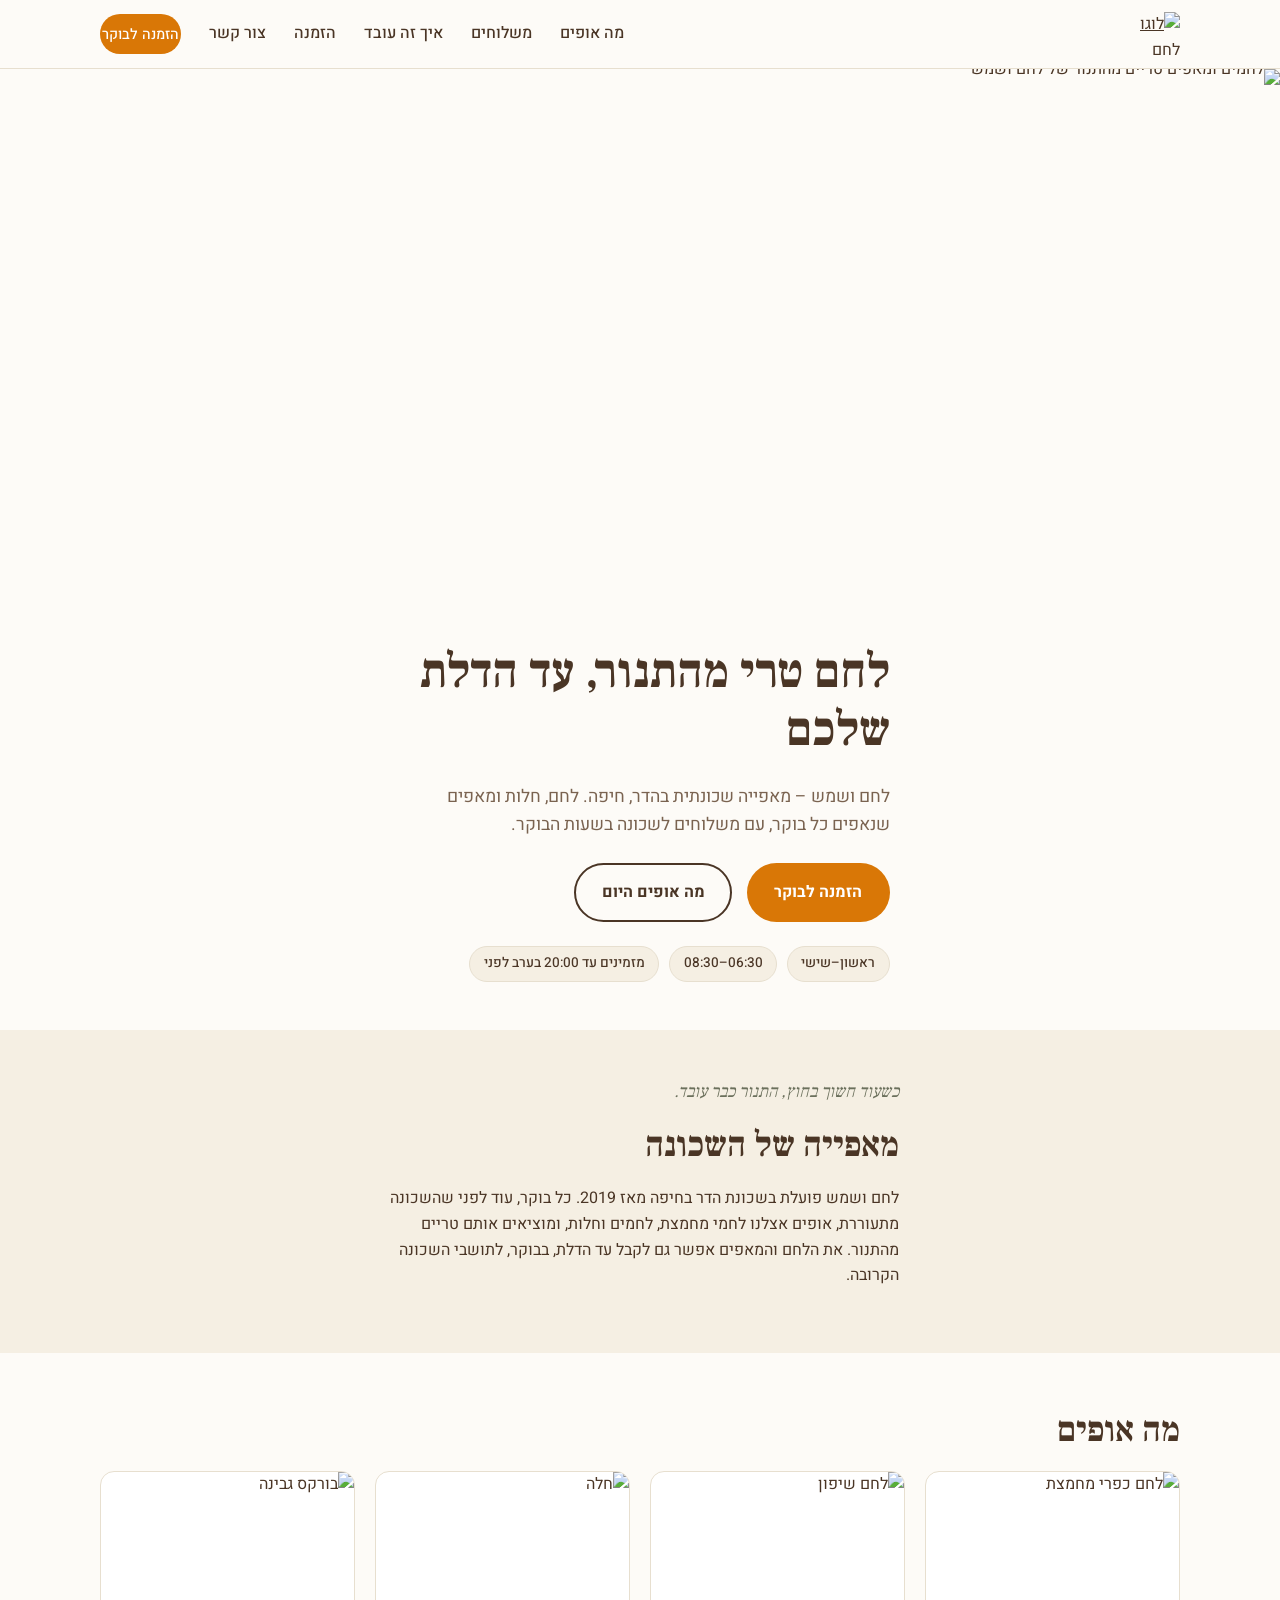
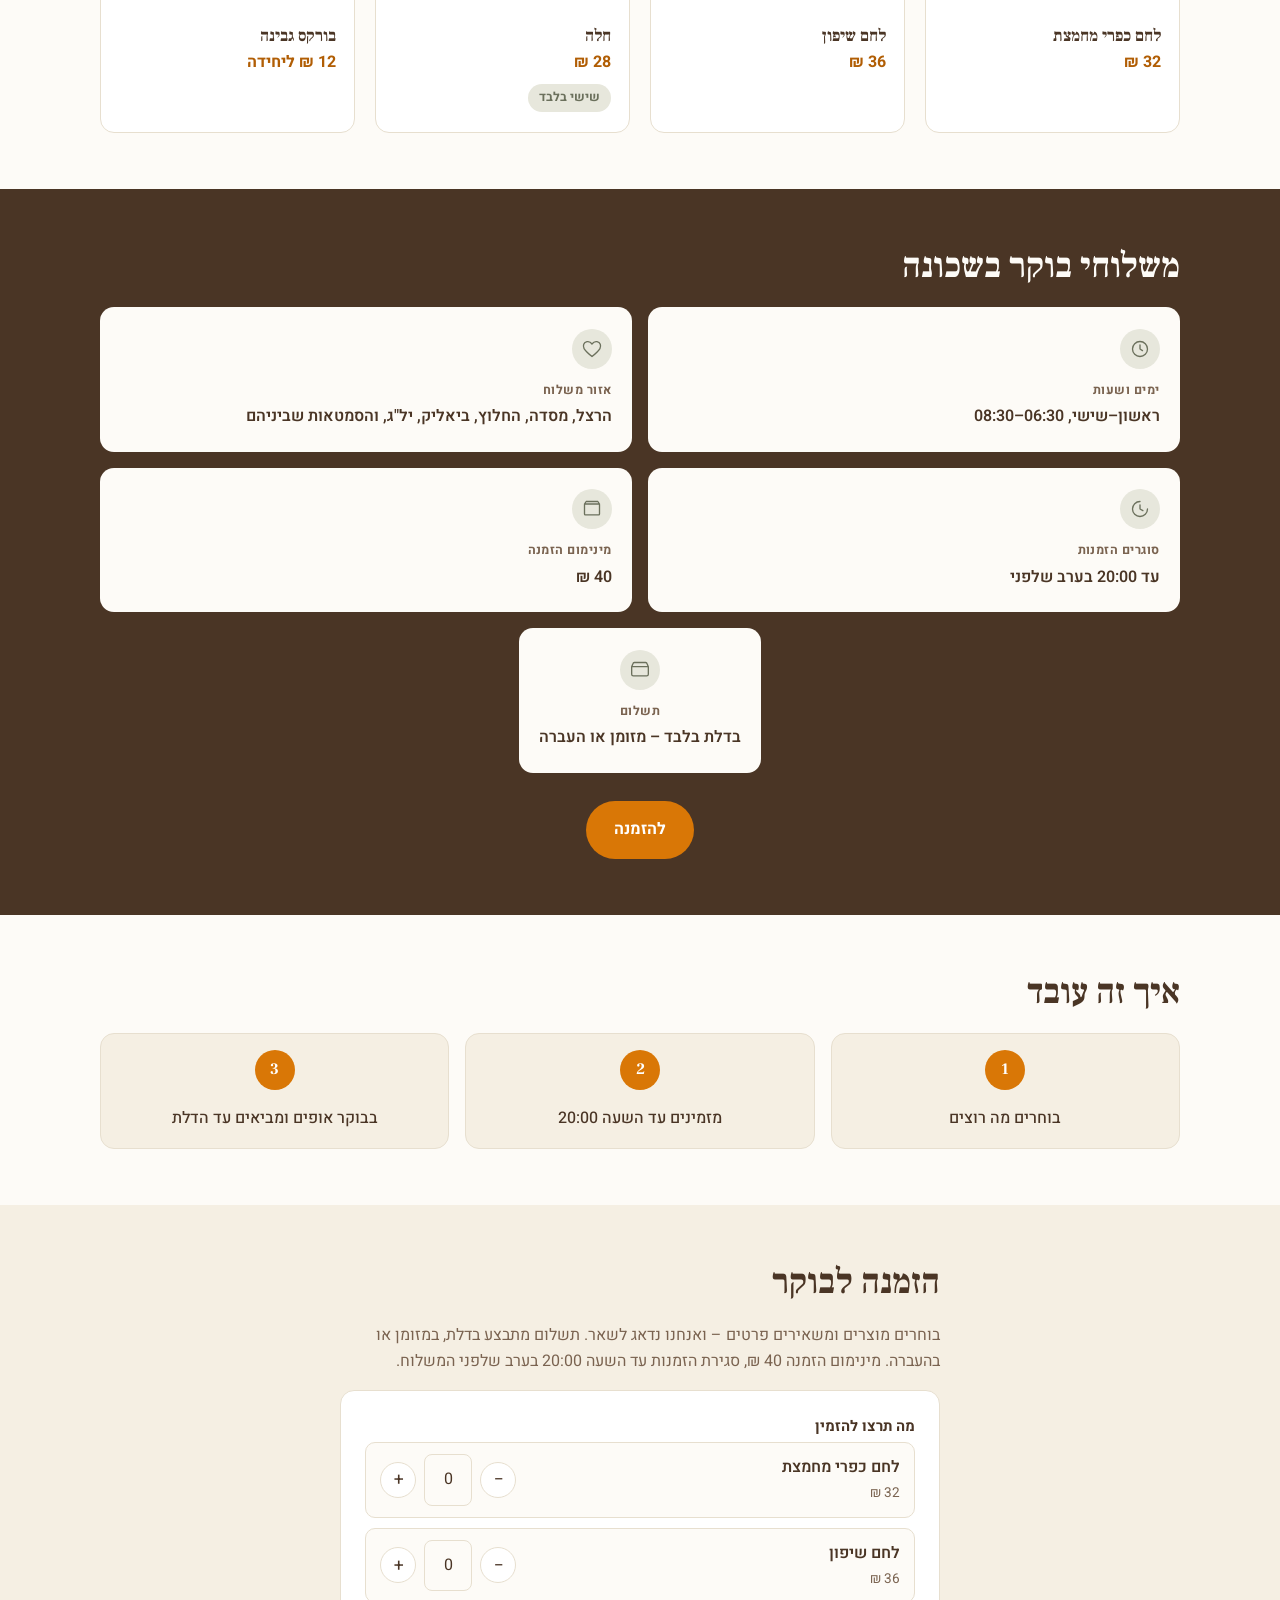
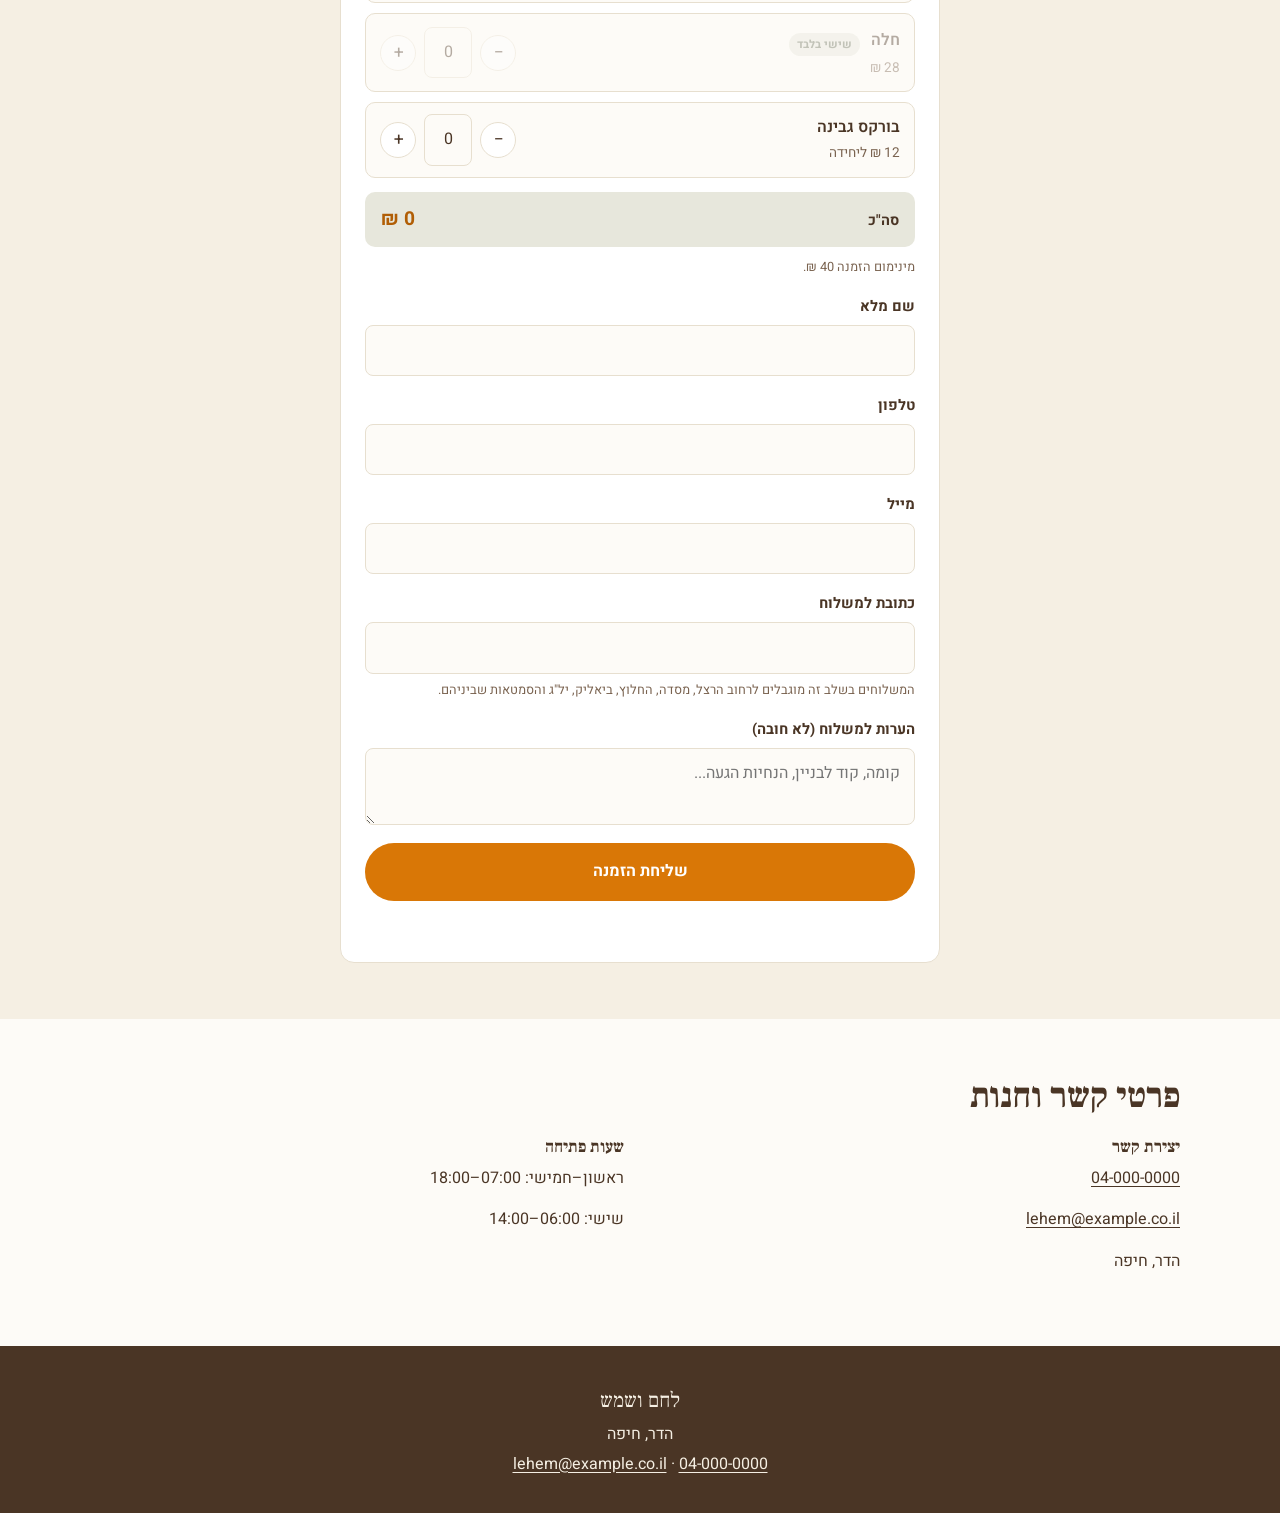
==== index.html @ bb526076 "הסרת הסרט האלכסוני מכרטיס החלה - התג "שישי בלבד" הקיים מספיק האכיפה עצמה (ניטרול בורר הכמות מחוץ לחל" ====
<!DOCTYPE html>
<html lang="he" dir="rtl">
<head>
<meta charset="UTF-8">
<meta name="viewport" content="width=device-width, initial-scale=1.0">
<title>לחם ושמש – מאפייה שכונתית בהדר, חיפה | משלוחי בוקר</title>
<meta name="description" content="לחם ושמש – מאפייה שכונתית בהדר, חיפה, פעילה מ-2019. לחמי מחמצת, לחמים, חלות ומאפים שנאפים כל בוקר, ומשלוחים לשכונה בשעות הבוקר.">
<meta property="og:type" content="website">
<meta property="og:title" content="לחם ושמש – מאפייה שכונתית בהדר, חיפה">
<meta property="og:description" content="לחם, חלות ומאפים שנאפים כל בוקר. משלוחים לשכונה, ראשון–שישי 06:30–08:30.">
<meta property="og:image" content="https://res.cloudinary.com/hno6nbir/image/upload/f_auto,q_auto,w_1200/lechem-veshemesh/branding/banner.jpg">
<meta property="og:locale" content="he_IL">
<link rel="preconnect" href="https://fonts.googleapis.com">
<link rel="preconnect" href="https://fonts.gstatic.com" crossorigin>
<link href="https://fonts.googleapis.com/css2?family=Frank+Ruhl+Libre:wght@500;700&family=Heebo:wght@400;500;700&display=swap" rel="stylesheet">
<link rel="stylesheet" href="css/styles.css">
<script type="application/ld+json">
{
  "@context": "https://schema.org",
  "@type": "Bakery",
  "name": "לחם ושמש",
  "image": "https://res.cloudinary.com/hno6nbir/image/upload/f_auto,q_auto,w_1200/lechem-veshemesh/branding/banner.jpg",
  "telephone": "04-000-0000",
  "email": "lehem@example.co.il",
  "areaServed": "הדר, חיפה",
  "address": {
    "@type": "PostalAddress",
    "addressLocality": "חיפה",
    "addressRegion": "הדר",
    "addressCountry": "IL"
  },
  "openingHoursSpecification": [
    {
      "@type": "OpeningHoursSpecification",
      "dayOfWeek": ["Sunday","Monday","Tuesday","Wednesday","Thursday"],
      "opens": "07:00",
      "closes": "18:00"
    },
    {
      "@type": "OpeningHoursSpecification",
      "dayOfWeek": ["Friday"],
      "opens": "06:00",
      "closes": "14:00"
    }
  ]
}
</script>
</head>
<body>

<a class="skip-link" href="#main">דלג לתוכן הראשי</a>

<header class="site-header" id="top">
  <div class="wrap header-inner">
    <a class="brand" href="#top" aria-label="לחם ושמש – לעמוד הראשי">
      <img src="https://res.cloudinary.com/hno6nbir/image/upload/f_auto,q_auto,w_300/lechem-veshemesh/branding/logo.png" width="300" height="307" alt="לוגו לחם ושמש" class="brand-logo">
    </a>

    <button class="nav-toggle" id="navToggle" type="button" aria-expanded="false" aria-controls="siteNav">
      <span class="sr-only">תפריט</span>
      <span class="nav-toggle-bar"></span>
      <span class="nav-toggle-bar"></span>
      <span class="nav-toggle-bar"></span>
    </button>

    <nav class="site-nav" id="siteNav" aria-label="ניווט ראשי">
      <a href="#products">מה אופים</a>
      <a href="#delivery">משלוחים</a>
      <a href="#how-it-works">איך זה עובד</a>
      <a href="#order">הזמנה</a>
      <a href="#contact">צור קשר</a>
      <a href="#order" class="btn btn-primary btn-small nav-cta">הזמנה לבוקר</a>
    </nav>
  </div>
</header>

<main id="main">

  <!-- Hero -->
  <section class="hero">
    <div class="hero-media">
      <img
        src="https://res.cloudinary.com/hno6nbir/image/upload/f_auto,q_auto,w_1584/lechem-veshemesh/branding/banner.jpg"
        srcset="
          https://res.cloudinary.com/hno6nbir/image/upload/f_auto,q_auto,w_480/lechem-veshemesh/branding/banner.jpg 480w,
          https://res.cloudinary.com/hno6nbir/image/upload/f_auto,q_auto,w_768/lechem-veshemesh/branding/banner.jpg 768w,
          https://res.cloudinary.com/hno6nbir/image/upload/f_auto,q_auto,w_1200/lechem-veshemesh/branding/banner.jpg 1200w,
          https://res.cloudinary.com/hno6nbir/image/upload/f_auto,q_auto,w_1584/lechem-veshemesh/branding/banner.jpg 1584w"
        sizes="100vw"
        width="1584" height="672" alt="לחמים ומאפים טריים מהתנור של לחם ושמש" class="hero-img" fetchpriority="high">
    </div>

    <div class="wrap hero-copy">
      <h1>לחם טרי מהתנור, עד הדלת שלכם</h1>
      <p class="hero-lead">לחם ושמש – מאפייה שכונתית בהדר, חיפה. לחם, חלות ומאפים שנאפים כל בוקר, עם משלוחים לשכונה בשעות הבוקר.</p>

      <div class="hero-actions">
        <a href="#order" class="btn btn-primary">הזמנה לבוקר</a>
        <a href="#products" class="btn btn-ghost">מה אופים היום</a>
      </div>

      <ul class="hero-chips" aria-label="פרטי המשלוחים בקצרה">
        <li>ראשון–שישי</li>
        <li>06:30–08:30</li>
        <li>מזמינים עד 20:00 בערב לפני</li>
      </ul>
    </div>
  </section>

  <!-- About -->
  <section class="about" id="about">
    <div class="wrap about-inner">
      <p class="kicker">כשעוד חשוך בחוץ, התנור כבר עובד.</p>
      <h2>מאפייה של השכונה</h2>
      <p>לחם ושמש פועלת בשכונת הדר בחיפה מאז 2019. כל בוקר, עוד לפני שהשכונה מתעוררת, אופים אצלנו לחמי מחמצת, לחמים וחלות, ומוציאים אותם טריים מהתנור. את הלחם והמאפים אפשר גם לקבל עד הדלת, בבוקר, לתושבי השכונה הקרובה.</p>
    </div>
  </section>

  <!-- Products -->
  <section class="products" id="products">
    <div class="wrap">
      <h2>מה אופים</h2>

      <div class="product-grid">
        <article class="product-card">
          <img
            src="https://res.cloudinary.com/hno6nbir/image/upload/f_auto,q_auto,w_900/lechem-veshemesh/products/sourdough-country.jpg"
            srcset="
              https://res.cloudinary.com/hno6nbir/image/upload/f_auto,q_auto,w_400/lechem-veshemesh/products/sourdough-country.jpg 400w,
              https://res.cloudinary.com/hno6nbir/image/upload/f_auto,q_auto,w_600/lechem-veshemesh/products/sourdough-country.jpg 600w,
              https://res.cloudinary.com/hno6nbir/image/upload/f_auto,q_auto,w_900/lechem-veshemesh/products/sourdough-country.jpg 900w"
            sizes="(min-width: 900px) 260px, (min-width: 640px) 25vw, 45vw"
            width="900" height="491" alt="לחם כפרי מחמצת" loading="lazy">
          <div class="product-info">
            <h3>לחם כפרי מחמצת</h3>
            <p class="price">32 ₪</p>
          </div>
        </article>

        <article class="product-card">
          <img
            src="https://res.cloudinary.com/hno6nbir/image/upload/f_auto,q_auto,w_900/lechem-veshemesh/products/rye-bread.jpg"
            srcset="
              https://res.cloudinary.com/hno6nbir/image/upload/f_auto,q_auto,w_400/lechem-veshemesh/products/rye-bread.jpg 400w,
              https://res.cloudinary.com/hno6nbir/image/upload/f_auto,q_auto,w_600/lechem-veshemesh/products/rye-bread.jpg 600w,
              https://res.cloudinary.com/hno6nbir/image/upload/f_auto,q_auto,w_900/lechem-veshemesh/products/rye-bread.jpg 900w"
            sizes="(min-width: 900px) 260px, (min-width: 640px) 25vw, 45vw"
            width="900" height="491" alt="לחם שיפון" loading="lazy">
          <div class="product-info">
            <h3>לחם שיפון</h3>
            <p class="price">36 ₪</p>
          </div>
        </article>

        <article class="product-card">
          <img
            src="https://res.cloudinary.com/hno6nbir/image/upload/f_auto,q_auto,w_900/lechem-veshemesh/products/challah.jpg"
            srcset="
              https://res.cloudinary.com/hno6nbir/image/upload/f_auto,q_auto,w_400/lechem-veshemesh/products/challah.jpg 400w,
              https://res.cloudinary.com/hno6nbir/image/upload/f_auto,q_auto,w_600/lechem-veshemesh/products/challah.jpg 600w,
              https://res.cloudinary.com/hno6nbir/image/upload/f_auto,q_auto,w_900/lechem-veshemesh/products/challah.jpg 900w"
            sizes="(min-width: 900px) 260px, (min-width: 640px) 25vw, 45vw"
            width="900" height="491" alt="חלה" loading="lazy">
          <div class="product-info">
            <h3>חלה</h3>
            <p class="price">28 ₪</p>
            <span class="badge">שישי בלבד</span>
          </div>
        </article>

        <article class="product-card">
          <img
            src="https://res.cloudinary.com/hno6nbir/image/upload/f_auto,q_auto,w_900/lechem-veshemesh/products/cheese-bourekas.jpg"
            srcset="
              https://res.cloudinary.com/hno6nbir/image/upload/f_auto,q_auto,w_400/lechem-veshemesh/products/cheese-bourekas.jpg 400w,
              https://res.cloudinary.com/hno6nbir/image/upload/f_auto,q_auto,w_600/lechem-veshemesh/products/cheese-bourekas.jpg 600w,
              https://res.cloudinary.com/hno6nbir/image/upload/f_auto,q_auto,w_900/lechem-veshemesh/products/cheese-bourekas.jpg 900w"
            sizes="(min-width: 900px) 260px, (min-width: 640px) 25vw, 45vw"
            width="900" height="491" alt="בורקס גבינה" loading="lazy">
          <div class="product-info">
            <h3>בורקס גבינה</h3>
            <p class="price">12 ₪ ליחידה</p>
          </div>
        </article>
      </div>
    </div>
  </section>

  <!-- Delivery -->
  <section class="delivery" id="delivery">
    <div class="wrap">
      <h2>משלוחי בוקר בשכונה</h2>

      <div class="delivery-grid">
        <div class="delivery-tile">
          <span class="tile-icon"><svg viewBox="0 0 24 24" aria-hidden="true"><path d="M3 12a9 9 0 1 0 18 0 9 9 0 0 0-18 0Z" fill="none" stroke="currentColor" stroke-width="1.6"/><path d="M12 7v5l3 2" fill="none" stroke="currentColor" stroke-width="1.6" stroke-linecap="round" stroke-linejoin="round"/></svg></span>
          <p class="tile-label">ימים ושעות</p>
          <p class="tile-value">ראשון–שישי, 06:30–08:30</p>
        </div>
        <div class="delivery-tile">
          <span class="tile-icon"><svg viewBox="0 0 24 24" aria-hidden="true"><path d="M12 21s-7-5.2-9.5-9.4C.7 8 2 4 6 3.2 8.4 2.7 10.6 4 12 6c1.4-2 3.6-3.3 6-2.8 4 .8 5.3 4.8 3.5 8.4C19 15.8 12 21 12 21Z" fill="none" stroke="currentColor" stroke-width="1.6" stroke-linejoin="round"/></svg></span>
          <p class="tile-label">אזור משלוח</p>
          <p class="tile-value">הרצל, מסדה, החלוץ, ביאליק, יל"ג, והסמטאות שביניהם</p>
        </div>
        <div class="delivery-tile">
          <span class="tile-icon"><svg viewBox="0 0 24 24" aria-hidden="true"><path d="M12 7v5l3.5 2M21 12a9 9 0 1 1-9-9" fill="none" stroke="currentColor" stroke-width="1.6" stroke-linecap="round" stroke-linejoin="round"/></svg></span>
          <p class="tile-label">סוגרים הזמנות</p>
          <p class="tile-value">עד 20:00 בערב שלפני</p>
        </div>
        <div class="delivery-tile">
          <span class="tile-icon"><svg viewBox="0 0 24 24" aria-hidden="true"><path d="M3 6h18M3 6v12a1 1 0 0 0 1 1h16a1 1 0 0 0 1-1V6M3 6l2-3h14l2 3" fill="none" stroke="currentColor" stroke-width="1.6" stroke-linecap="round" stroke-linejoin="round"/></svg></span>
          <p class="tile-label">מינימום הזמנה</p>
          <p class="tile-value">40 ₪</p>
        </div>
        <div class="delivery-tile">
          <span class="tile-icon"><svg viewBox="0 0 24 24" aria-hidden="true"><path d="M2 8h20M2 8v9a2 2 0 0 0 2 2h16a2 2 0 0 0 2-2V8M2 8l1.5-3.5A2 2 0 0 1 5.3 3h13.4a2 2 0 0 1 1.8 1.5L22 8" fill="none" stroke="currentColor" stroke-width="1.6" stroke-linecap="round" stroke-linejoin="round"/></svg></span>
          <p class="tile-label">תשלום</p>
          <p class="tile-value">בדלת בלבד – מזומן או העברה</p>
        </div>
      </div>

      <div class="delivery-cta">
        <a href="#order" class="btn btn-primary">להזמנה</a>
      </div>
    </div>
  </section>

  <!-- How it works -->
  <section class="how" id="how-it-works">
    <div class="wrap">
      <h2>איך זה עובד</h2>
      <ol class="steps">
        <li><span class="step-num">1</span><span class="step-text">בוחרים מה רוצים</span></li>
        <li><span class="step-num">2</span><span class="step-text">מזמינים עד השעה 20:00</span></li>
        <li><span class="step-num">3</span><span class="step-text">בבוקר אופים ומביאים עד הדלת</span></li>
      </ol>
    </div>
  </section>

  <!-- Order -->
  <section class="order" id="order">
    <div class="wrap order-inner">
      <h2>הזמנה לבוקר</h2>
      <p class="order-lead">בוחרים מוצרים ומשאירים פרטים – ואנחנו נדאג לשאר. תשלום מתבצע בדלת, במזומן או בהעברה. מינימום הזמנה 40 ₪, סגירת הזמנות עד השעה 20:00 בערב שלפני המשלוח.</p>

      <form id="orderForm" class="order-form" novalidate>
        <fieldset class="field product-picker">
          <legend>מה תרצו להזמין</legend>

          <div class="product-select" data-product-name="לחם כפרי מחמצת" data-product-price="32">
            <div class="product-select-info">
              <span class="product-select-name">לחם כפרי מחמצת</span>
              <span class="product-select-price">32 ₪</span>
            </div>
            <div class="qty-stepper">
              <button type="button" class="qty-btn" data-action="decrease" aria-label="הפחתת כמות ללחם כפרי מחמצת">−</button>
              <input type="number" class="qty-input" inputmode="numeric" min="0" max="20" step="1" value="0" aria-label="כמות ללחם כפרי מחמצת">
              <button type="button" class="qty-btn" data-action="increase" aria-label="הוספת כמות ללחם כפרי מחמצת">+</button>
            </div>
          </div>

          <div class="product-select" data-product-name="לחם שיפון" data-product-price="36">
            <div class="product-select-info">
              <span class="product-select-name">לחם שיפון</span>
              <span class="product-select-price">36 ₪</span>
            </div>
            <div class="qty-stepper">
              <button type="button" class="qty-btn" data-action="decrease" aria-label="הפחתת כמות ללחם שיפון">−</button>
              <input type="number" class="qty-input" inputmode="numeric" min="0" max="20" step="1" value="0" aria-label="כמות ללחם שיפון">
              <button type="button" class="qty-btn" data-action="increase" aria-label="הוספת כמות ללחם שיפון">+</button>
            </div>
          </div>

          <div class="product-select" data-product-name="חלה" data-product-price="28" id="challahRow">
            <div class="product-select-info">
              <span class="product-select-name">חלה <span class="badge badge-inline">שישי בלבד</span></span>
              <span class="product-select-price">28 ₪</span>
            </div>
            <div class="qty-stepper">
              <button type="button" class="qty-btn" data-action="decrease" aria-label="הפחתת כמות לחלה">−</button>
              <input type="number" class="qty-input" inputmode="numeric" min="0" max="20" step="1" value="0" aria-label="כמות לחלה">
              <button type="button" class="qty-btn" data-action="increase" aria-label="הוספת כמות לחלה">+</button>
            </div>
          </div>

          <div class="product-select" data-product-name="בורקס גבינה" data-product-price="12">
            <div class="product-select-info">
              <span class="product-select-name">בורקס גבינה</span>
              <span class="product-select-price">12 ₪ ליחידה</span>
            </div>
            <div class="qty-stepper">
              <button type="button" class="qty-btn" data-action="decrease" aria-label="הפחתת כמות לבורקס גבינה">−</button>
              <input type="number" class="qty-input" inputmode="numeric" min="0" max="20" step="1" value="0" aria-label="כמות לבורקס גבינה">
              <button type="button" class="qty-btn" data-action="increase" aria-label="הוספת כמות לבורקס גבינה">+</button>
            </div>
          </div>

          <div class="order-summary" id="orderSummary">
            <span class="order-summary-label">סה"כ</span>
            <span class="order-summary-total" id="orderSummaryTotal">0 ₪</span>
          </div>
          <p class="field-hint" id="productsHint">מינימום הזמנה 40 ₪.</p>
        </fieldset>

        <div class="field">
          <label for="fullName">שם מלא</label>
          <input type="text" id="fullName" name="fullName" autocomplete="name" required>
        </div>

        <div class="field">
          <label for="phone">טלפון</label>
          <input type="tel" id="phone" name="phone" autocomplete="tel" required>
        </div>

        <div class="field">
          <label for="email">מייל</label>
          <input type="email" id="email" name="email" autocomplete="email" required>
        </div>

        <div class="field">
          <label for="address">כתובת למשלוח</label>
          <input type="text" id="address" name="address" autocomplete="street-address" required aria-describedby="addressHint">
          <p class="field-hint" id="addressHint">המשלוחים בשלב זה מוגבלים לרחוב הרצל, מסדה, החלוץ, ביאליק, יל"ג והסמטאות שביניהם.</p>
        </div>

        <div class="field">
          <label for="notes">הערות למשלוח (לא חובה)</label>
          <textarea id="notes" name="notes" rows="2" placeholder="קומה, קוד לבניין, הנחיות הגעה..."></textarea>
        </div>

        <button type="submit" class="btn btn-primary btn-submit" id="orderSubmit">
          <span class="btn-label">שליחת הזמנה</span>
        </button>

        <p class="form-status" id="formStatus" role="status" aria-live="polite"></p>
      </form>

      <div class="order-confirmation" id="orderConfirmation" role="status" hidden>
        <span class="order-confirmation-icon" aria-hidden="true">
          <svg viewBox="0 0 24 24"><path d="M5 13l4 4L19 7" fill="none" stroke="currentColor" stroke-width="2.5" stroke-linecap="round" stroke-linejoin="round"/></svg>
        </span>
        <h3>ההזמנה שלך התקבלה בהצלחה!</h3>
        <p class="order-confirmation-number">מספר הזמנה <strong id="confirmationOrderNumber">—</strong></p>
        <p class="order-confirmation-note">ניצור איתך קשר לתיאום. התשלום מתבצע בדלת – במזומן או בהעברה.</p>
        <button type="button" class="btn btn-ghost" id="orderAnotherBtn">הזמנה נוספת</button>
      </div>
    </div>
  </section>

  <!-- Contact -->
  <section class="contact" id="contact">
    <div class="wrap contact-inner">
      <h2>פרטי קשר וחנות</h2>

      <div class="contact-grid">
        <div>
          <h3>יצירת קשר</h3>
          <p><a href="tel:0400000000">04-000-0000</a></p>
          <p><a href="mailto:lehem@example.co.il">lehem@example.co.il</a></p>
          <p>הדר, חיפה</p>
        </div>

        <div>
          <h3>שעות פתיחה</h3>
          <p>ראשון–חמישי: 07:00–18:00</p>
          <p>שישי: 06:00–14:00</p>
        </div>
      </div>
    </div>
  </section>

</main>

<footer class="site-footer">
  <div class="wrap footer-inner">
    <p class="footer-brand">לחם ושמש</p>
    <p>הדר, חיפה</p>
    <p><a href="tel:0400000000">04-000-0000</a> · <a href="mailto:lehem@example.co.il">lehem@example.co.il</a></p>
  </div>
</footer>

<script src="js/script.js" defer></script>
</body>
</html>
---- css/styles.css ----
/* ---------- Tokens ---------- */
:root {
  --color-bg: #FDFBF7;
  --color-bg-alt: #F5EFE3;
  --color-text: #4A3525;
  --color-text-soft: #7A6350;
  --color-accent: #D97706;
  --color-accent-dark: #B15E05;
  --color-olive: #6B705C;
  --color-olive-soft: #E7E7DC;
  --color-border: #E7DFCF;

  --font-display: "Frank Ruhl Libre", "Times New Roman", serif;
  --font-body: "Heebo", "Segoe UI", Arial, sans-serif;

  --radius: 14px;
  --wrap-width: 1120px;
  --header-h: 68px;

}

/* ---------- Reset ---------- */
*, *::before, *::after { box-sizing: border-box; }
html { scroll-behavior: smooth; }
body {
  margin: 0;
  background: var(--color-bg);
  color: var(--color-text);
  font-family: var(--font-body);
  line-height: 1.6;
  -webkit-font-smoothing: antialiased;
}
img { max-width: 100%; height: auto; display: block; }
h1, h2, h3 { font-family: var(--font-display); font-weight: 700; line-height: 1.2; margin: 0 0 0.5em; }
p { margin: 0 0 1em; }
a { color: inherit; }
ul, ol { margin: 0; padding: 0; list-style: none; }
button { font: inherit; }

:focus-visible {
  outline: 3px solid var(--color-accent);
  outline-offset: 3px;
}

.sr-only {
  position: absolute;
  width: 1px; height: 1px;
  overflow: hidden;
  clip: rect(0 0 0 0);
  white-space: nowrap;
}

.skip-link {
  position: absolute;
  inset-inline-start: 1rem;
  top: -100px;
  background: var(--color-text);
  color: var(--color-bg);
  padding: 0.75rem 1.25rem;
  border-radius: 0 0 8px 8px;
  z-index: 100;
  transition: top 0.2s ease;
}
.skip-link:focus { top: 0; }

.wrap {
  max-width: var(--wrap-width);
  margin-inline: auto;
  padding-inline: 1.25rem;
}

@media (prefers-reduced-motion: reduce) {
  html { scroll-behavior: auto; }
  * { animation-duration: 0.01ms !important; transition-duration: 0.01ms !important; }
}

/* ---------- Buttons ---------- */
.btn {
  display: inline-flex;
  align-items: center;
  justify-content: center;
  gap: 0.5rem;
  padding: 0.9rem 1.6rem;
  border-radius: 999px;
  font-weight: 700;
  text-decoration: none;
  border: 2px solid transparent;
  cursor: pointer;
  transition: transform 0.15s ease, background-color 0.15s ease, border-color 0.15s ease;
  min-height: 48px;
}
.btn-primary {
  background: var(--color-accent);
  color: #fff;
}
.btn-primary:hover, .btn-primary:focus-visible { background: var(--color-accent-dark); }
.btn-primary:active { transform: scale(0.98); }
.btn-ghost {
  background: transparent;
  color: var(--color-text);
  border-color: var(--color-text);
}
.btn-ghost:hover, .btn-ghost:focus-visible { background: var(--color-text); color: var(--color-bg); }
.btn-small { padding: 0.55rem 1.2rem; min-height: 40px; font-size: 0.9rem; }
.btn:disabled { opacity: 0.6; cursor: not-allowed; }

/* ---------- Header ---------- */
.site-header {
  position: sticky;
  top: 0;
  z-index: 50;
  background: rgba(253, 251, 247, 0.92);
  backdrop-filter: blur(6px);
  border-bottom: 1px solid var(--color-border);
}
.header-inner {
  display: flex;
  align-items: center;
  justify-content: space-between;
  min-height: var(--header-h);
  gap: 1rem;
  position: relative;
}
.brand-logo { height: 44px; width: auto; }

.nav-toggle {
  background: none;
  border: none;
  padding: 0.5rem;
  display: flex;
  flex-direction: column;
  gap: 5px;
  cursor: pointer;
  z-index: 60;
}
.nav-toggle-bar {
  width: 24px;
  height: 2px;
  background: var(--color-text);
  border-radius: 2px;
}

.site-nav {
  display: none;
  position: absolute;
  top: 100%;
  inset-inline: 0;
  background: var(--color-bg);
  border-bottom: 1px solid var(--color-border);
  flex-direction: column;
  padding: 0.5rem 1.25rem 1.25rem;
  gap: 0.25rem;
}
.site-nav.is-open { display: flex; }
.site-nav a {
  padding: 0.75rem 0.25rem;
  text-decoration: none;
  font-weight: 500;
  border-bottom: 1px solid var(--color-border);
}
.site-nav a:last-child { border-bottom: none; }
.nav-cta {
  margin-top: 0.5rem;
  align-self: flex-start;
  border-bottom: none !important;
}

@media (min-width: 860px) {
  .nav-toggle { display: none; }
  .site-nav {
    display: flex;
    position: static;
    flex-direction: row;
    align-items: center;
    background: none;
    border: none;
    padding: 0;
    gap: 1.75rem;
  }
  .site-nav a { padding: 0; border-bottom: none; font-weight: 500; }
  .site-nav a:not(.nav-cta) {
    position: relative;
  }
  .site-nav a:not(.nav-cta)::after {
    content: "";
    position: absolute;
    inset-inline: 0;
    bottom: -6px;
    height: 2px;
    background: var(--color-accent);
    transform: scaleX(0);
    transition: transform 0.2s ease;
  }
  .site-nav a:not(.nav-cta):hover::after,
  .site-nav a:not(.nav-cta):focus-visible::after { transform: scaleX(1); }
  .nav-cta { margin-top: 0; }
}

/* ---------- Hero ---------- */
.hero-media { line-height: 0; }
.hero-img {
  width: 100%;
  aspect-ratio: 1584 / 672;
  object-fit: cover;
}
.hero-copy { padding-block: 2rem 3rem; max-width: 60ch; }
.hero h1 {
  font-size: clamp(2rem, 6vw, 3rem);
  margin-bottom: 0.5em;
}
.hero-lead {
  font-size: 1.1rem;
  color: var(--color-text-soft);
  max-width: 46ch;
}
.hero-actions {
  display: flex;
  flex-wrap: wrap;
  gap: 0.9rem;
  margin-block: 1.5rem;
}
.hero-chips {
  display: flex;
  flex-wrap: wrap;
  gap: 0.6rem;
}
.hero-chips li {
  background: var(--color-bg-alt);
  border: 1px solid var(--color-border);
  color: var(--color-text);
  font-size: 0.85rem;
  font-weight: 500;
  padding: 0.4rem 0.85rem;
  border-radius: 999px;
}


/* ---------- About ---------- */
.about { padding-block: 3rem; background: var(--color-bg-alt); }
.about-inner { max-width: 62ch; }
.kicker {
  font-family: var(--font-display);
  font-style: italic;
  color: var(--color-olive);
  font-size: 1.1rem;
}

/* ---------- Section heading rhythm ---------- */
section h2 {
  font-size: clamp(1.6rem, 4vw, 2.2rem);
  margin-bottom: 1.25rem;
}
.products, .delivery, .how, .order, .contact { padding-block: 3.5rem; }

/* ---------- Products ---------- */
.product-grid {
  display: grid;
  grid-template-columns: repeat(2, 1fr);
  gap: 1.25rem;
}
.product-card {
  background: #fff;
  border: 1px solid var(--color-border);
  border-radius: var(--radius);
  overflow: hidden;
}
.product-card img { aspect-ratio: 900 / 491; object-fit: cover; }
.product-info { padding: 1rem 1.1rem 1.25rem; position: relative; }
.product-info h3 { font-size: 1.05rem; margin-bottom: 0.25em; }
.price { font-weight: 700; color: var(--color-accent-dark); margin: 0; }
.badge {
  display: inline-block;
  margin-top: 0.5rem;
  background: var(--color-olive-soft);
  color: var(--color-olive);
  font-weight: 700;
  font-size: 0.78rem;
  padding: 0.25rem 0.7rem;
  border-radius: 999px;
}

@media (min-width: 640px) {
  .product-grid { grid-template-columns: repeat(4, 1fr); }
}

/* ---------- Delivery ---------- */
.delivery { background: var(--color-text); color: var(--color-bg); }
.delivery h2 { color: var(--color-bg); }
.delivery-grid {
  display: grid;
  grid-template-columns: 1fr;
  gap: 1rem;
}
.delivery-tile {
  background: var(--color-bg);
  color: var(--color-text);
  border-radius: var(--radius);
  padding: 1.35rem 1.25rem;
}
.tile-icon {
  display: flex;
  align-items: center;
  justify-content: center;
  width: 40px; height: 40px;
  border-radius: 50%;
  background: var(--color-olive-soft);
  color: var(--color-olive);
  margin-bottom: 0.75rem;
}
.tile-icon svg { width: 20px; height: 20px; }
.tile-label {
  font-size: 0.78rem;
  font-weight: 700;
  text-transform: uppercase;
  letter-spacing: 0.04em;
  color: var(--color-text-soft);
  margin: 0 0 0.3em;
}
.tile-value { font-weight: 600; margin: 0; }
.delivery-cta { padding-top: 1.75rem; text-align: center; }

@media (min-width: 560px) {
  .delivery-grid { grid-template-columns: repeat(2, 1fr); }
  .delivery-tile:last-child {
    grid-column: 1 / -1;
    max-width: 320px;
    margin-inline: auto;
    text-align: center;
  }
  .delivery-tile:last-child .tile-icon { margin-inline: auto; }
}

/* ---------- How it works ---------- */
.steps {
  display: grid;
  gap: 1rem;
}
.steps li {
  display: flex;
  align-items: center;
  gap: 1rem;
  background: var(--color-bg-alt);
  border: 1px solid var(--color-border);
  border-radius: var(--radius);
  padding: 1rem 1.25rem;
}
.step-num {
  flex: none;
  width: 40px; height: 40px;
  border-radius: 50%;
  background: var(--color-accent);
  color: #fff;
  font-family: var(--font-display);
  font-weight: 700;
  display: flex;
  align-items: center;
  justify-content: center;
}
.step-text { font-weight: 500; }

@media (min-width: 720px) {
  .steps { grid-template-columns: repeat(3, 1fr); }
  .steps li { flex-direction: column; text-align: center; }
}

/* ---------- Order ---------- */
.order { background: var(--color-bg-alt); }
.order-inner { max-width: 640px; }
.order-lead { color: var(--color-text-soft); }
.order-form {
  display: grid;
  gap: 1.1rem;
  background: #fff;
  border: 1px solid var(--color-border);
  border-radius: var(--radius);
  padding: 1.5rem;
}
.field { display: grid; gap: 0.4rem; }
.field label { font-weight: 700; font-size: 0.92rem; }
.field input, .field textarea {
  font: inherit;
  padding: 0.75rem 0.9rem;
  border: 1px solid var(--color-border);
  border-radius: 8px;
  background: var(--color-bg);
  color: var(--color-text);
  resize: vertical;
}
.field input:focus-visible, .field textarea:focus-visible {
  outline: 3px solid var(--color-accent);
  outline-offset: 1px;
}
.field-hint { margin: 0; font-size: 0.8rem; color: var(--color-text-soft); }

.product-picker {
  border: none;
  margin: 0;
  padding: 0;
  display: grid;
  gap: 0.6rem;
}
.product-picker legend {
  padding: 0;
  font-weight: 700;
  font-size: 0.92rem;
  margin-bottom: 0.2rem;
}
.product-select {
  display: flex;
  align-items: center;
  justify-content: space-between;
  gap: 0.75rem;
  padding: 0.7rem 0.9rem;
  border: 1px solid var(--color-border);
  border-radius: 10px;
  background: var(--color-bg);
}
.product-select-info { display: grid; gap: 0.15rem; }
.product-select-name { font-weight: 600; }
.product-select-price { font-size: 0.85rem; color: var(--color-text-soft); }
.badge-inline {
  display: inline-block;
  margin-inline-start: 0.4rem;
  background: var(--color-olive-soft);
  color: var(--color-olive);
  font-weight: 700;
  font-size: 0.7rem;
  padding: 0.15rem 0.5rem;
  border-radius: 999px;
  vertical-align: middle;
}
.product-select.is-unavailable .product-select-info,
.product-select.is-unavailable .qty-stepper {
  opacity: 0.4;
}
.qty-stepper {
  display: flex;
  align-items: center;
  gap: 0.5rem;
  flex: none;
}
.qty-btn {
  width: 36px; height: 36px;
  flex-shrink: 0;
  border-radius: 50%;
  border: 1px solid var(--color-border);
  background: #fff;
  color: var(--color-text);
  font-size: 1.1rem;
  line-height: 1;
  display: flex;
  align-items: center;
  justify-content: center;
  cursor: pointer;
}
.qty-btn:hover, .qty-btn:focus-visible { background: var(--color-bg-alt); }
.qty-input {
  width: 3rem;
  flex-shrink: 0;
  text-align: center;
  font: inherit;
  font-weight: 700;
  padding: 0.4rem 0.2rem;
  border: 1px solid var(--color-border);
  border-radius: 8px;
  background: #fff;
  color: var(--color-text);
  -moz-appearance: textfield;
}
.qty-input::-webkit-outer-spin-button,
.qty-input::-webkit-inner-spin-button { -webkit-appearance: none; margin: 0; }

.order-summary {
  display: flex;
  align-items: baseline;
  justify-content: space-between;
  margin-top: 0.3rem;
  padding: 0.75rem 1rem;
  border-radius: 10px;
  background: var(--color-olive-soft);
}
.order-summary-label { font-weight: 700; font-size: 0.9rem; color: var(--color-text); }
.order-summary-total {
  font-weight: 700;
  font-size: 1.2rem;
  color: var(--color-accent-dark);
  transition: color 0.15s ease;
}
.order-summary.is-below-minimum .order-summary-total { color: var(--color-olive); }

.field-hint.is-positive { color: var(--color-olive); font-weight: 600; }

.btn-submit { width: 100%; }
.form-status {
  margin: 0;
  min-height: 1.2em;
  font-weight: 600;
}
.form-status[data-state="error"] { color: #B3261E; }
.form-status[data-state="success"] { color: var(--color-olive); }
.form-status[data-state="info"] { color: var(--color-text-soft); }

.order-confirmation[hidden] { display: none; }
.order-confirmation {
  display: grid;
  justify-items: center;
  gap: 0.6rem;
  text-align: center;
  background: #fff;
  border: 1px solid var(--color-border);
  border-radius: var(--radius);
  padding: 2.5rem 1.5rem;
}
.order-confirmation-icon {
  width: 56px;
  height: 56px;
  border-radius: 50%;
  background: var(--color-accent);
  color: #fff;
  display: flex;
  align-items: center;
  justify-content: center;
}
.order-confirmation-icon svg { width: 26px; height: 26px; }
.order-confirmation h3 {
  font-size: 1.3rem;
  margin: 0.2rem 0 0;
}
.order-confirmation-number { margin: 0; font-size: 1rem; }
.order-confirmation-number strong { color: var(--color-accent-dark); font-size: 1.35rem; }
.order-confirmation-note { margin: 0; color: var(--color-text-soft); font-size: 0.9rem; max-width: 38ch; }
.order-confirmation .btn-ghost { margin-top: 0.5rem; }

/* ---------- Contact ---------- */
.contact-inner { }
.contact-grid {
  display: grid;
  gap: 2rem;
}
.contact-grid h3 { font-size: 1.05rem; margin-bottom: 0.5em; }
.contact-grid a { text-decoration: underline; text-underline-offset: 3px; }

@media (min-width: 640px) {
  .contact-grid { grid-template-columns: 1fr 1fr; }
}

/* ---------- Footer ---------- */
.site-footer {
  background: var(--color-text);
  color: var(--color-bg-alt);
  padding-block: 2rem;
  text-align: center;
}
.footer-brand { font-family: var(--font-display); font-size: 1.3rem; margin-bottom: 0.3em; }
.site-footer a { text-decoration: underline; text-underline-offset: 3px; }
.site-footer p { margin: 0.25em 0; }
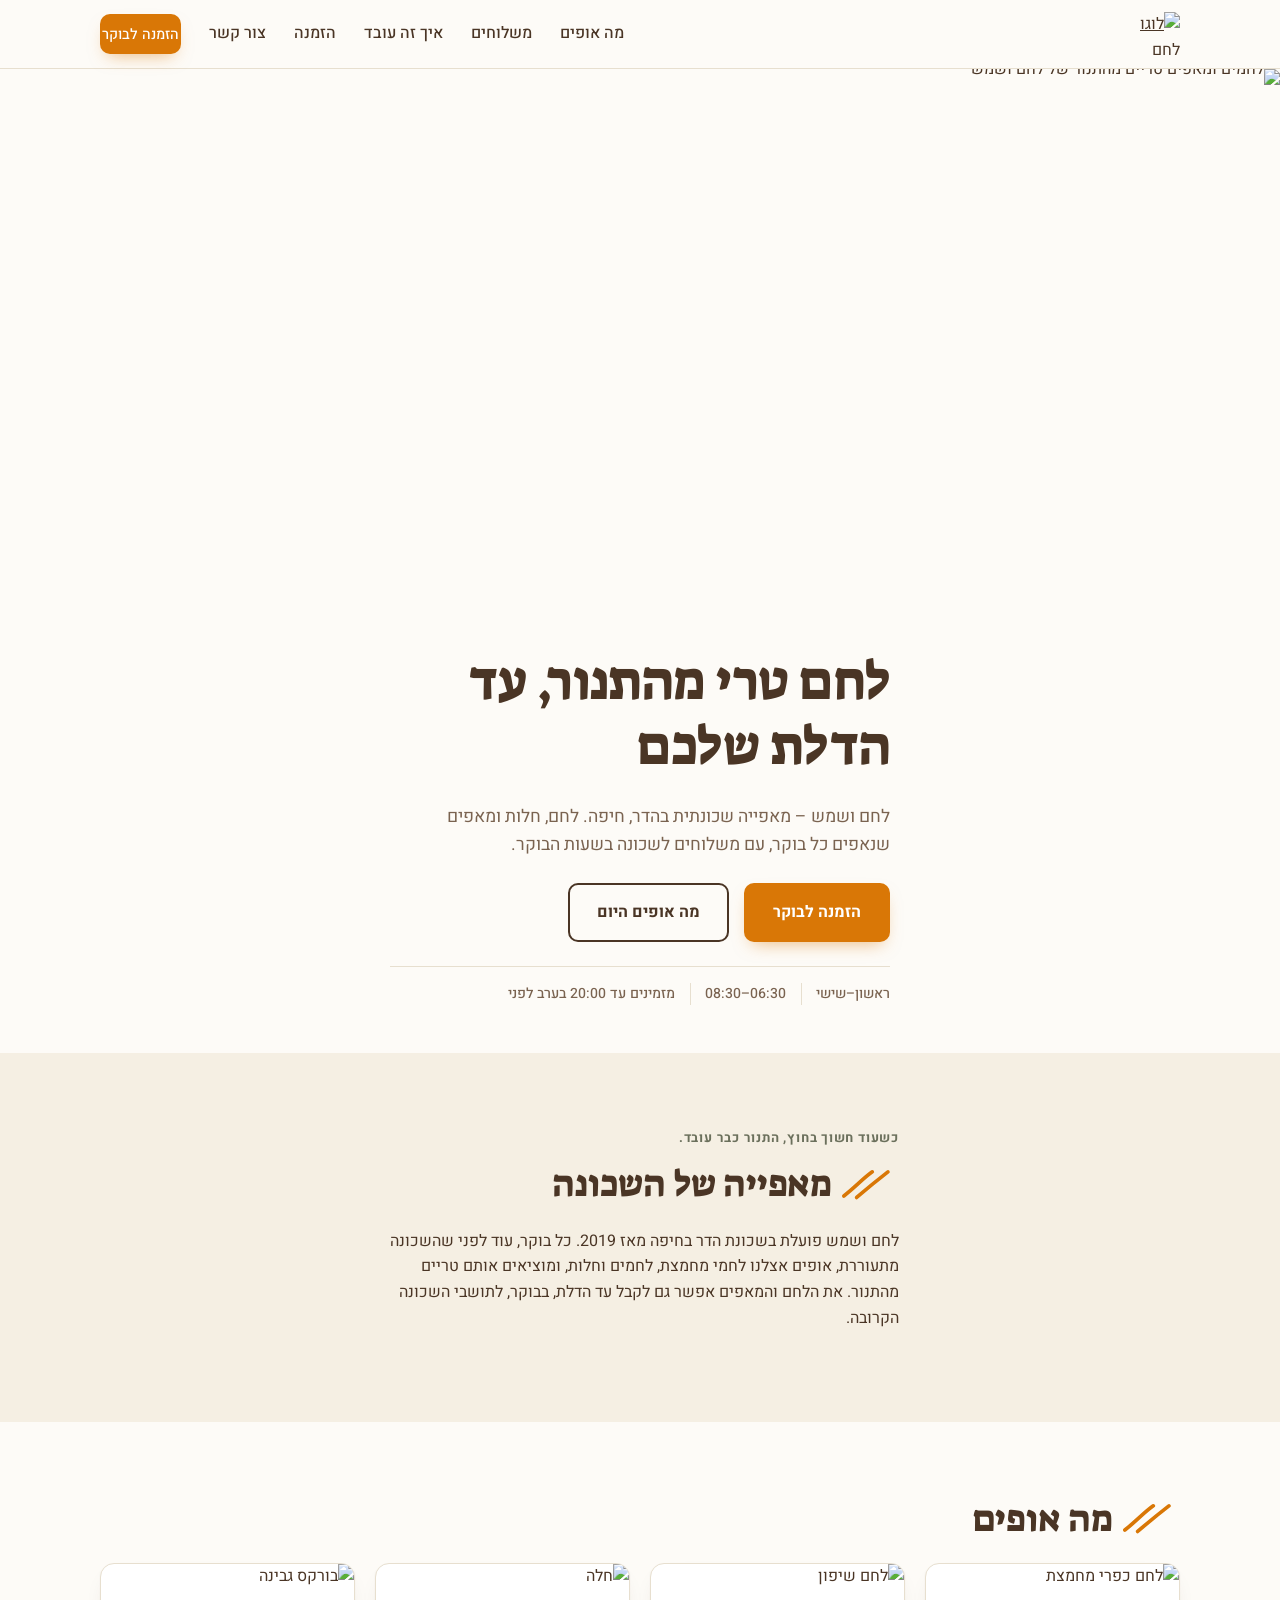
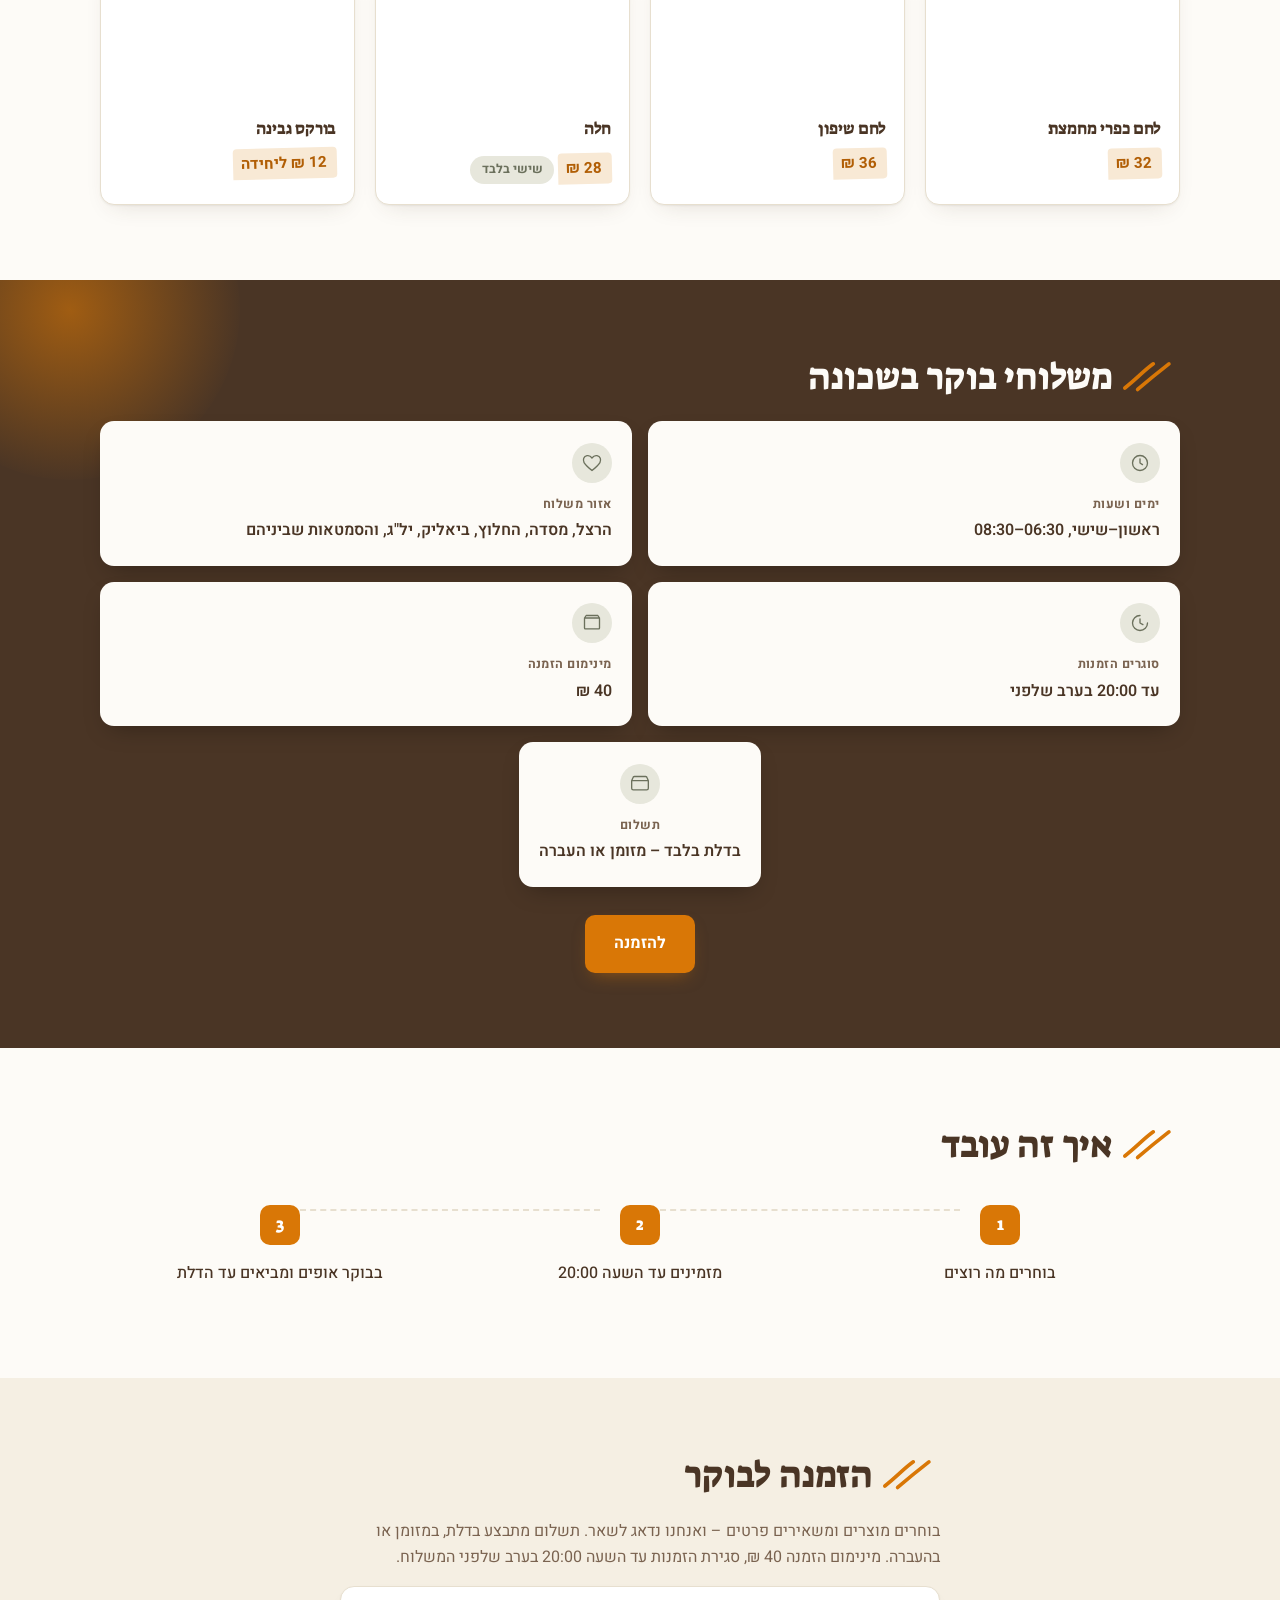
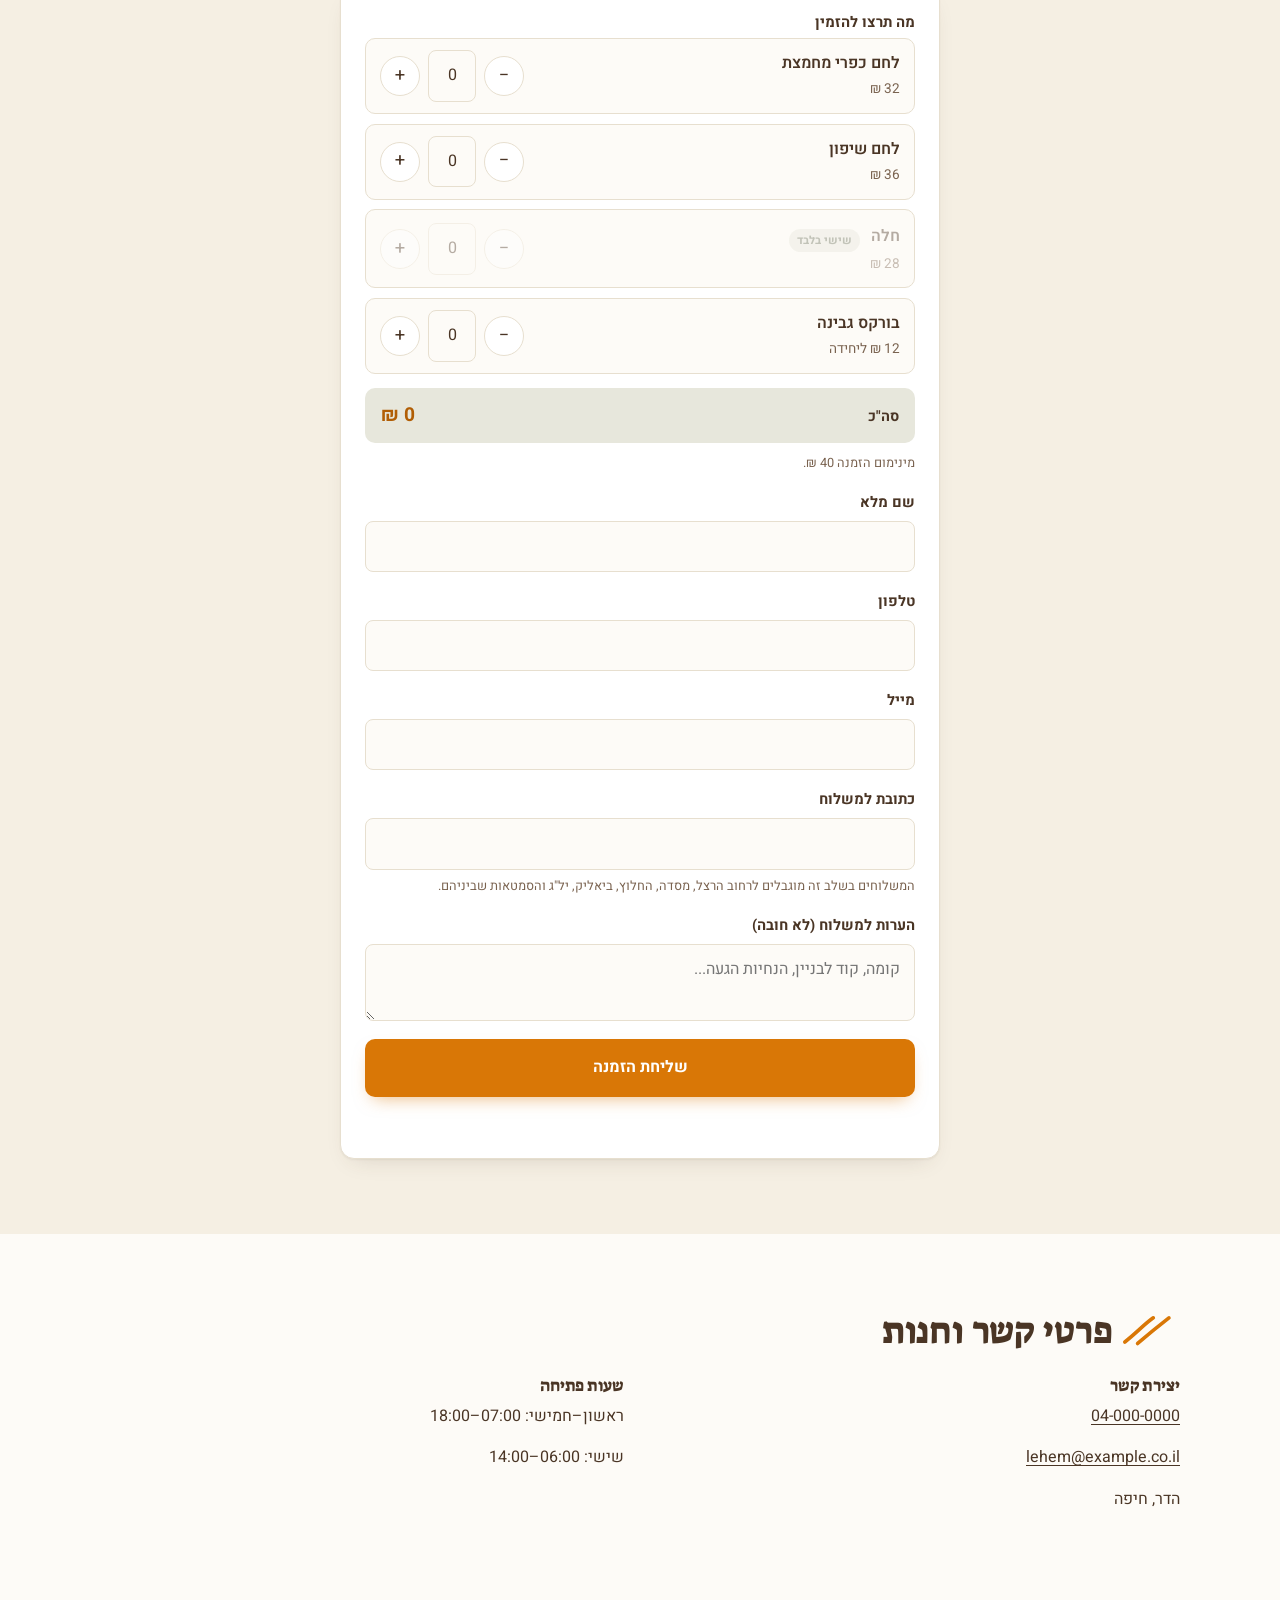
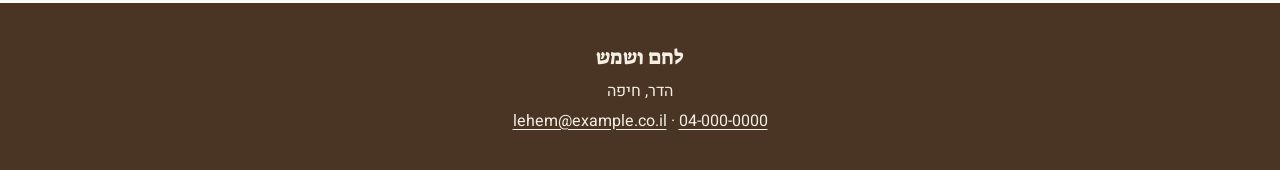
==== commit e610d43f: "רענון עיצובי: מוטיב חתך-לחם, פונט Suez One לכותרות, ותגי מחיר Co-Authored-By: Claude Sonnet 5 <norep" ====
--- a/index.html
+++ b/index.html
@@ -12,7 +12,7 @@
 <meta property="og:locale" content="he_IL">
 <link rel="preconnect" href="https://fonts.googleapis.com">
 <link rel="preconnect" href="https://fonts.gstatic.com" crossorigin>
-<link href="https://fonts.googleapis.com/css2?family=Frank+Ruhl+Libre:wght@500;700&family=Heebo:wght@400;500;700&display=swap" rel="stylesheet">
+<link href="https://fonts.googleapis.com/css2?family=Suez+One&family=Heebo:wght@400;500;700&display=swap" rel="stylesheet">
 <link rel="stylesheet" href="css/styles.css">
 <script type="application/ld+json">
 {
@@ -50,6 +50,13 @@
 
 <a class="skip-link" href="#main">דלג לתוכן הראשי</a>
 
+<svg aria-hidden="true" focusable="false" style="position:absolute;width:0;height:0;overflow:hidden">
+  <symbol id="icon-score" viewBox="0 0 40 22">
+    <path d="M2 19 C 11 12, 15 7, 22 2" fill="none" stroke="currentColor" stroke-width="2.6" stroke-linecap="round"/>
+    <path d="M11 20 C 18 14, 24 9, 33 2" fill="none" stroke="currentColor" stroke-width="2.6" stroke-linecap="round"/>
+  </symbol>
+</svg>
+
 <header class="site-header" id="top">
   <div class="wrap header-inner">
     <a class="brand" href="#top" aria-label="לחם ושמש – לעמוד הראשי">
@@ -111,7 +118,7 @@
   <section class="about" id="about">
     <div class="wrap about-inner">
       <p class="kicker">כשעוד חשוך בחוץ, התנור כבר עובד.</p>
-      <h2>מאפייה של השכונה</h2>
+      <h2><svg class="mark" aria-hidden="true"><use href="#icon-score"></use></svg>מאפייה של השכונה</h2>
       <p>לחם ושמש פועלת בשכונת הדר בחיפה מאז 2019. כל בוקר, עוד לפני שהשכונה מתעוררת, אופים אצלנו לחמי מחמצת, לחמים וחלות, ומוציאים אותם טריים מהתנור. את הלחם והמאפים אפשר גם לקבל עד הדלת, בבוקר, לתושבי השכונה הקרובה.</p>
     </div>
   </section>
@@ -119,7 +126,7 @@
   <!-- Products -->
   <section class="products" id="products">
     <div class="wrap">
-      <h2>מה אופים</h2>
+      <h2><svg class="mark" aria-hidden="true"><use href="#icon-score"></use></svg>מה אופים</h2>
 
       <div class="product-grid">
         <article class="product-card">
@@ -189,7 +196,7 @@
   <!-- Delivery -->
   <section class="delivery" id="delivery">
     <div class="wrap">
-      <h2>משלוחי בוקר בשכונה</h2>
+      <h2><svg class="mark" aria-hidden="true"><use href="#icon-score"></use></svg>משלוחי בוקר בשכונה</h2>
 
       <div class="delivery-grid">
         <div class="delivery-tile">
@@ -228,7 +235,7 @@
   <!-- How it works -->
   <section class="how" id="how-it-works">
     <div class="wrap">
-      <h2>איך זה עובד</h2>
+      <h2><svg class="mark" aria-hidden="true"><use href="#icon-score"></use></svg>איך זה עובד</h2>
       <ol class="steps">
         <li><span class="step-num">1</span><span class="step-text">בוחרים מה רוצים</span></li>
         <li><span class="step-num">2</span><span class="step-text">מזמינים עד השעה 20:00</span></li>
@@ -240,7 +247,7 @@
   <!-- Order -->
   <section class="order" id="order">
     <div class="wrap order-inner">
-      <h2>הזמנה לבוקר</h2>
+      <h2><svg class="mark" aria-hidden="true"><use href="#icon-score"></use></svg>הזמנה לבוקר</h2>
       <p class="order-lead">בוחרים מוצרים ומשאירים פרטים – ואנחנו נדאג לשאר. תשלום מתבצע בדלת, במזומן או בהעברה. מינימום הזמנה 40 ₪, סגירת הזמנות עד השעה 20:00 בערב שלפני המשלוח.</p>
 
       <form id="orderForm" class="order-form" novalidate>
@@ -350,7 +357,7 @@
   <!-- Contact -->
   <section class="contact" id="contact">
     <div class="wrap contact-inner">
-      <h2>פרטי קשר וחנות</h2>
+      <h2><svg class="mark" aria-hidden="true"><use href="#icon-score"></use></svg>פרטי קשר וחנות</h2>
 
       <div class="contact-grid">
         <div>
--- a/css/styles.css
+++ b/css/styles.css
@@ -10,13 +10,16 @@
   --color-olive-soft: #E7E7DC;
   --color-border: #E7DFCF;
 
-  --font-display: "Frank Ruhl Libre", "Times New Roman", serif;
+  --font-display: "Suez One", "Segoe UI", Arial, sans-serif;
   --font-body: "Heebo", "Segoe UI", Arial, sans-serif;
 
   --radius: 14px;
+  --radius-sm: 10px;
   --wrap-width: 1120px;
   --header-h: 68px;
-
+  --space-section: clamp(3rem, 3.6vw + 1.8rem, 5.5rem);
+
+  --shadow-card: 0 1px 2px rgba(74, 53, 37, 0.06), 0 10px 24px -12px rgba(74, 53, 37, 0.18);
 }
 
 /* ---------- Reset ---------- */
@@ -31,7 +34,16 @@
   -webkit-font-smoothing: antialiased;
 }
 img { max-width: 100%; height: auto; display: block; }
-h1, h2, h3 { font-family: var(--font-display); font-weight: 700; line-height: 1.2; margin: 0 0 0.5em; }
+h1, h2, h3 { font-family: var(--font-display); font-weight: 400; line-height: 1.2; letter-spacing: -0.005em; margin: 0 0 0.5em; }
+
+.mark {
+  width: 1.6em;
+  height: 0.85em;
+  color: var(--color-accent);
+  margin-inline-end: 0.5rem;
+  vertical-align: middle;
+  overflow: visible;
+}
 p { margin: 0 0 1em; }
 a { color: inherit; }
 ul, ol { margin: 0; padding: 0; list-style: none; }
@@ -80,21 +92,22 @@
   align-items: center;
   justify-content: center;
   gap: 0.5rem;
-  padding: 0.9rem 1.6rem;
-  border-radius: 999px;
+  padding: 0.9rem 1.7rem;
+  border-radius: var(--radius-sm);
   font-weight: 700;
   text-decoration: none;
   border: 2px solid transparent;
   cursor: pointer;
-  transition: transform 0.15s ease, background-color 0.15s ease, border-color 0.15s ease;
+  transition: transform 0.15s ease, background-color 0.15s ease, border-color 0.15s ease, box-shadow 0.15s ease;
   min-height: 48px;
 }
 .btn-primary {
   background: var(--color-accent);
   color: #fff;
+  box-shadow: 0 8px 18px -8px rgba(217, 119, 6, 0.55);
 }
 .btn-primary:hover, .btn-primary:focus-visible { background: var(--color-accent-dark); }
-.btn-primary:active { transform: scale(0.98); }
+.btn-primary:active { transform: translateY(1px); box-shadow: none; }
 .btn-ghost {
   background: transparent;
   color: var(--color-text);
@@ -102,7 +115,7 @@
 }
 .btn-ghost:hover, .btn-ghost:focus-visible { background: var(--color-text); color: var(--color-bg); }
 .btn-small { padding: 0.55rem 1.2rem; min-height: 40px; font-size: 0.9rem; }
-.btn:disabled { opacity: 0.6; cursor: not-allowed; }
+.btn:disabled { opacity: 0.6; cursor: not-allowed; box-shadow: none; }
 
 /* ---------- Header ---------- */
 .site-header {
@@ -126,9 +139,13 @@
 .nav-toggle {
   background: none;
   border: none;
+  width: 44px;
+  height: 44px;
   padding: 0.5rem;
   display: flex;
   flex-direction: column;
+  align-items: center;
+  justify-content: center;
   gap: 5px;
   cursor: pointer;
   z-index: 60;
@@ -203,10 +220,11 @@
   aspect-ratio: 1584 / 672;
   object-fit: cover;
 }
-.hero-copy { padding-block: 2rem 3rem; max-width: 60ch; }
+.hero-copy { padding-block: 2.25rem 3rem; max-width: 60ch; }
 .hero h1 {
-  font-size: clamp(2rem, 6vw, 3rem);
-  margin-bottom: 0.5em;
+  font-size: clamp(2.1rem, 5.4vw + 1rem, 3.4rem);
+  letter-spacing: -0.015em;
+  margin-bottom: 0.45em;
 }
 .hero-lead {
   font-size: 1.1rem;
@@ -222,35 +240,43 @@
 .hero-chips {
   display: flex;
   flex-wrap: wrap;
-  gap: 0.6rem;
+  row-gap: 0.5rem;
+  padding-top: 1rem;
+  border-top: 1px solid var(--color-border);
 }
 .hero-chips li {
-  background: var(--color-bg-alt);
-  border: 1px solid var(--color-border);
-  color: var(--color-text);
-  font-size: 0.85rem;
+  color: var(--color-text-soft);
+  font-size: 0.88rem;
   font-weight: 500;
-  padding: 0.4rem 0.85rem;
-  border-radius: 999px;
+  padding-inline: 0.9rem;
+  border-inline-start: 1px solid var(--color-border);
+}
+.hero-chips li:first-child {
+  padding-inline-start: 0;
+  border-inline-start: none;
 }
 
 
 /* ---------- About ---------- */
-.about { padding-block: 3rem; background: var(--color-bg-alt); }
+.about { padding-block: var(--space-section); background: var(--color-bg-alt); }
 .about-inner { max-width: 62ch; }
 .kicker {
-  font-family: var(--font-display);
-  font-style: italic;
+  font-family: var(--font-body);
+  font-weight: 700;
+  text-transform: uppercase;
+  letter-spacing: 0.06em;
   color: var(--color-olive);
-  font-size: 1.1rem;
+  font-size: 0.82rem;
 }
 
 /* ---------- Section heading rhythm ---------- */
 section h2 {
-  font-size: clamp(1.6rem, 4vw, 2.2rem);
-  margin-bottom: 1.25rem;
-}
-.products, .delivery, .how, .order, .contact { padding-block: 3.5rem; }
+  display: flex;
+  align-items: center;
+  font-size: clamp(1.6rem, 2.2vw + 1.1rem, 2.3rem);
+  margin-bottom: 1.4rem;
+}
+.products, .delivery, .how, .order, .contact { padding-block: var(--space-section); }
 
 /* ---------- Products ---------- */
 .product-grid {
@@ -263,11 +289,28 @@
   border: 1px solid var(--color-border);
   border-radius: var(--radius);
   overflow: hidden;
+  box-shadow: var(--shadow-card);
+  transition: transform 0.2s ease, box-shadow 0.2s ease;
+}
+.product-card:hover {
+  transform: translateY(-3px);
+  box-shadow: 0 2px 3px rgba(74, 53, 37, 0.08), 0 16px 28px -14px rgba(74, 53, 37, 0.28);
 }
 .product-card img { aspect-ratio: 900 / 491; object-fit: cover; }
 .product-info { padding: 1rem 1.1rem 1.25rem; position: relative; }
-.product-info h3 { font-size: 1.05rem; margin-bottom: 0.25em; }
-.price { font-weight: 700; color: var(--color-accent-dark); margin: 0; }
+.product-info h3 { font-size: 1.05rem; margin-bottom: 0.55em; }
+.price {
+  display: inline-block;
+  font-family: var(--font-body);
+  font-weight: 700;
+  font-size: 0.95rem;
+  color: var(--color-accent-dark);
+  background: color-mix(in srgb, var(--color-accent) 14%, var(--color-bg));
+  margin: 0;
+  padding: 0.2rem 0.6rem 0.2rem 0.5rem;
+  border-radius: 4px 4px 4px 0;
+  transform: rotate(-1.5deg);
+}
 .badge {
   display: inline-block;
   margin-top: 0.5rem;
@@ -284,9 +327,26 @@
 }
 
 /* ---------- Delivery ---------- */
-.delivery { background: var(--color-text); color: var(--color-bg); }
-.delivery h2 { color: var(--color-bg); }
+.delivery {
+  position: relative;
+  overflow: hidden;
+  background: var(--color-text);
+  color: var(--color-bg);
+}
+.delivery::before {
+  content: "";
+  position: absolute;
+  inset-block-start: -140px;
+  inset-inline-end: -100px;
+  width: 340px;
+  height: 340px;
+  border-radius: 50%;
+  background: radial-gradient(circle, color-mix(in srgb, var(--color-accent) 60%, transparent) 0%, transparent 72%);
+  pointer-events: none;
+}
+.delivery h2 { position: relative; color: var(--color-bg); }
 .delivery-grid {
+  position: relative;
   display: grid;
   grid-template-columns: 1fr;
   gap: 1rem;
@@ -296,6 +356,7 @@
   color: var(--color-text);
   border-radius: var(--radius);
   padding: 1.35rem 1.25rem;
+  box-shadow: 0 10px 24px -10px rgba(0, 0, 0, 0.35);
 }
 .tile-icon {
   display: flex;
@@ -347,11 +408,11 @@
 .step-num {
   flex: none;
   width: 40px; height: 40px;
-  border-radius: 50%;
+  border-radius: 10px;
   background: var(--color-accent);
   color: #fff;
   font-family: var(--font-display);
-  font-weight: 700;
+  font-size: 1.1rem;
   display: flex;
   align-items: center;
   justify-content: center;
@@ -359,8 +420,23 @@
 .step-text { font-weight: 500; }
 
 @media (min-width: 720px) {
-  .steps { grid-template-columns: repeat(3, 1fr); }
-  .steps li { flex-direction: column; text-align: center; }
+  .steps { grid-template-columns: repeat(3, 1fr); gap: 0; }
+  .steps li {
+    position: relative;
+    flex-direction: column;
+    text-align: center;
+    background: none;
+    border: none;
+    padding-inline: 1.5rem;
+  }
+  .steps li:not(:last-child)::after {
+    content: "";
+    position: absolute;
+    top: 20px;
+    inset-inline-start: calc(50% + 40px);
+    width: calc(100% - 60px);
+    border-top: 2px dashed var(--color-border);
+  }
 }
 
 /* ---------- Order ---------- */
@@ -374,6 +450,7 @@
   border: 1px solid var(--color-border);
   border-radius: var(--radius);
   padding: 1.5rem;
+  box-shadow: var(--shadow-card);
 }
 .field { display: grid; gap: 0.4rem; }
 .field label { font-weight: 700; font-size: 0.92rem; }
@@ -440,18 +517,19 @@
   flex: none;
 }
 .qty-btn {
-  width: 36px; height: 36px;
+  width: 40px; height: 40px;
   flex-shrink: 0;
   border-radius: 50%;
   border: 1px solid var(--color-border);
   background: #fff;
   color: var(--color-text);
-  font-size: 1.1rem;
+  font-size: 1.15rem;
   line-height: 1;
   display: flex;
   align-items: center;
   justify-content: center;
   cursor: pointer;
+  transition: background-color 0.15s ease, border-color 0.15s ease;
 }
 .qty-btn:hover, .qty-btn:focus-visible { background: var(--color-bg-alt); }
 .qty-input {
@@ -510,6 +588,7 @@
   border: 1px solid var(--color-border);
   border-radius: var(--radius);
   padding: 2.5rem 1.5rem;
+  box-shadow: var(--shadow-card);
 }
 .order-confirmation-icon {
   width: 56px;
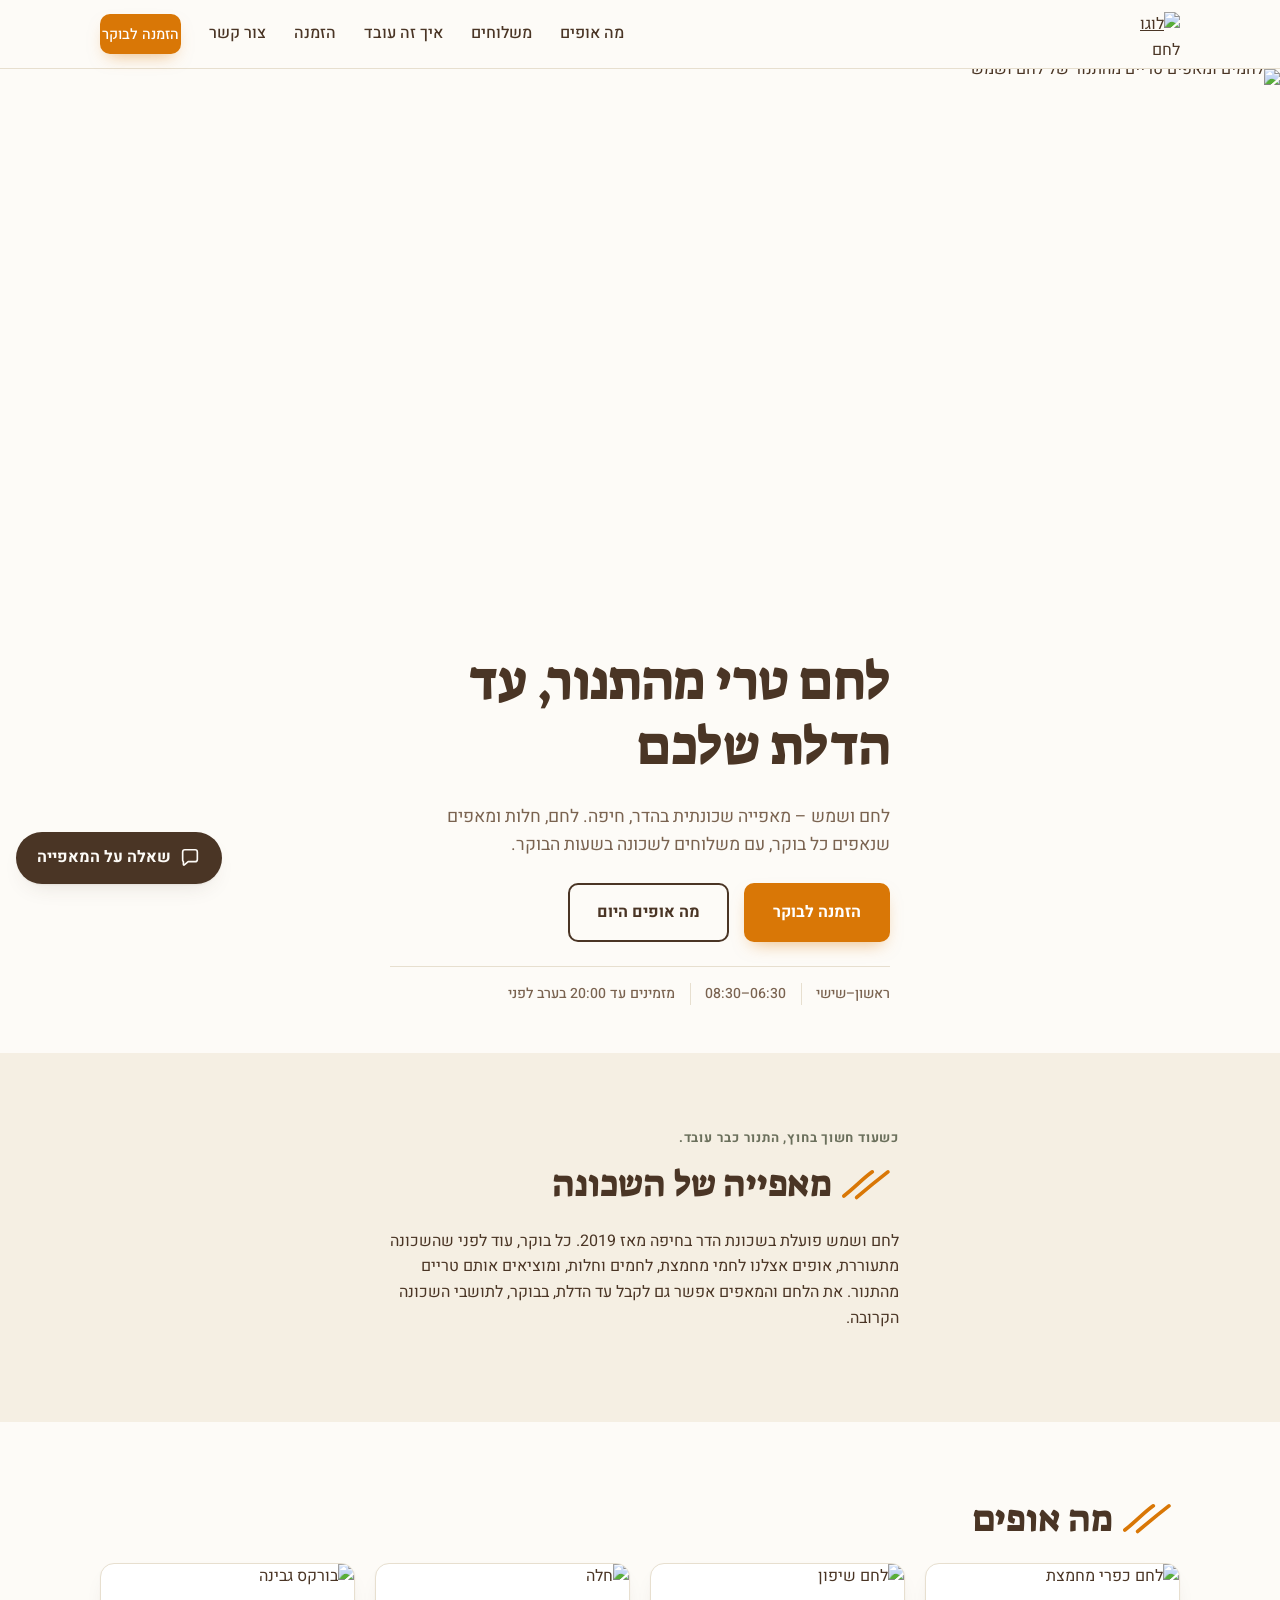
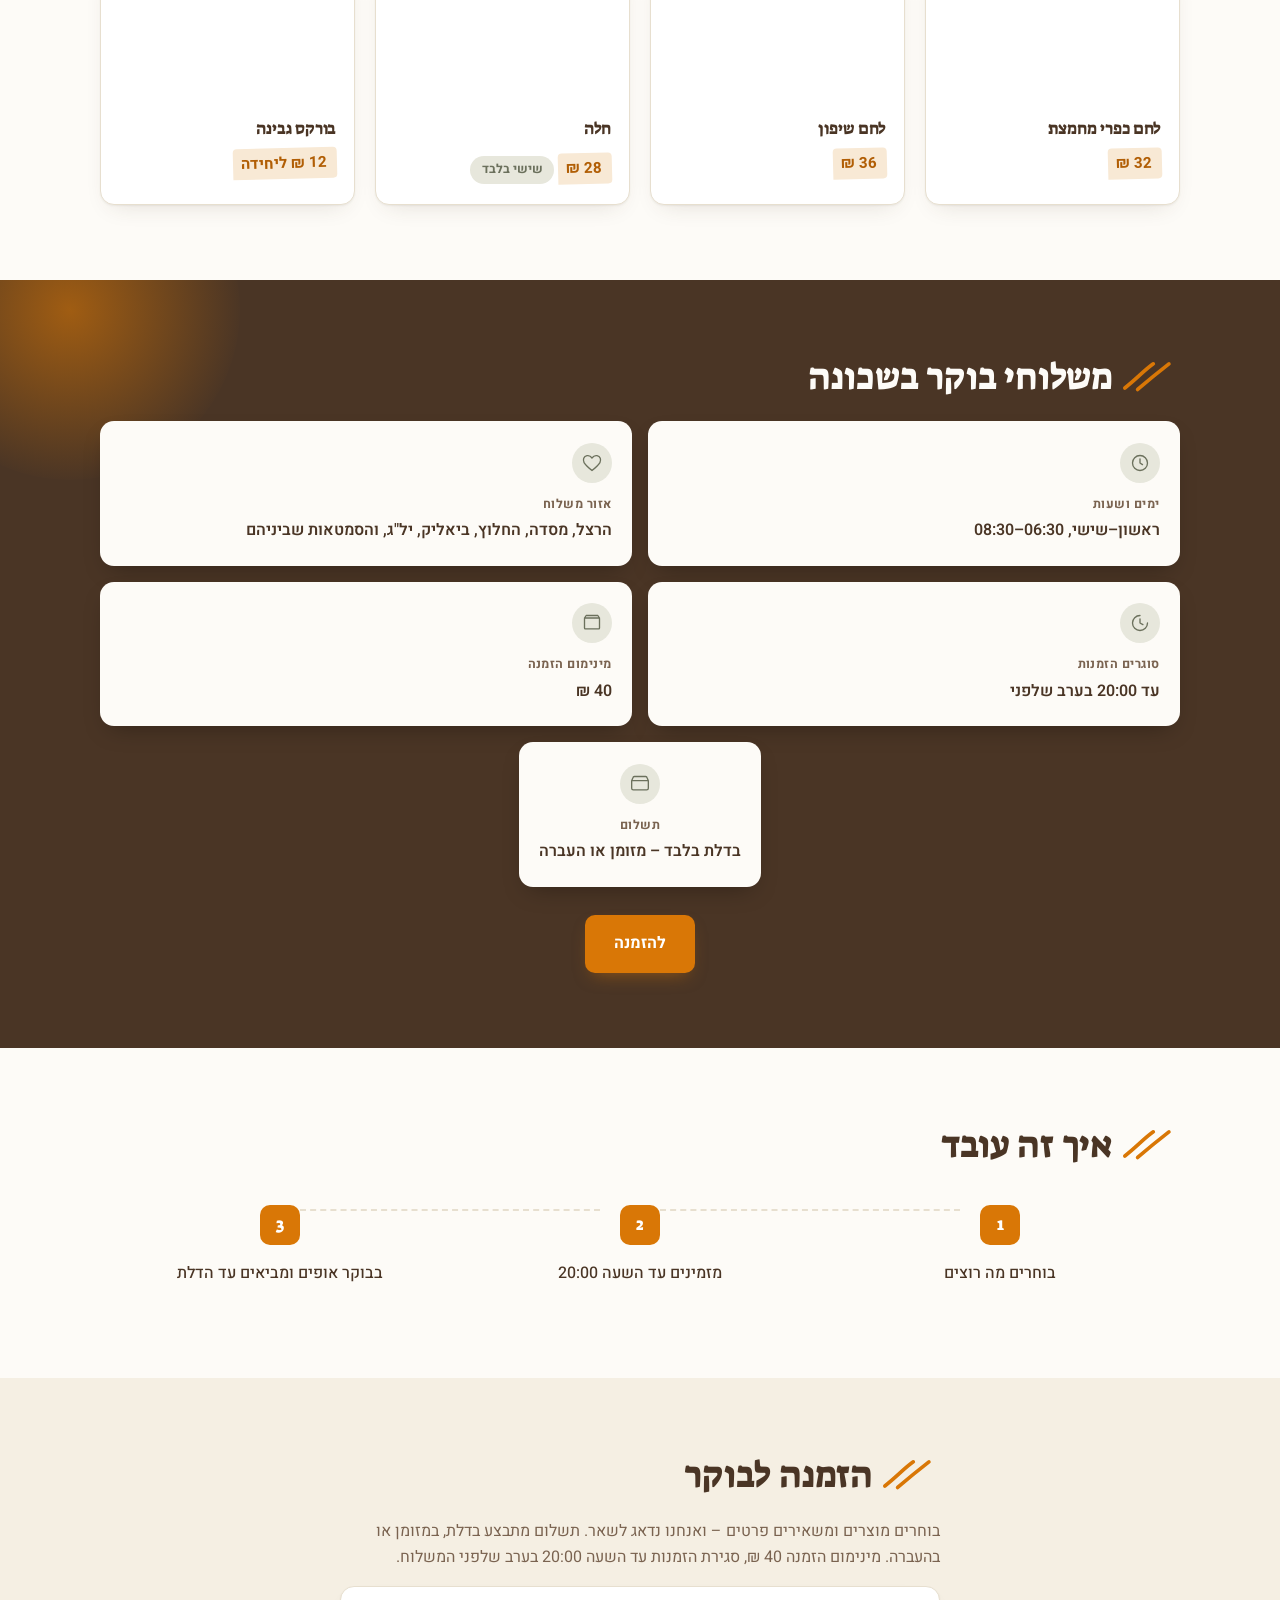
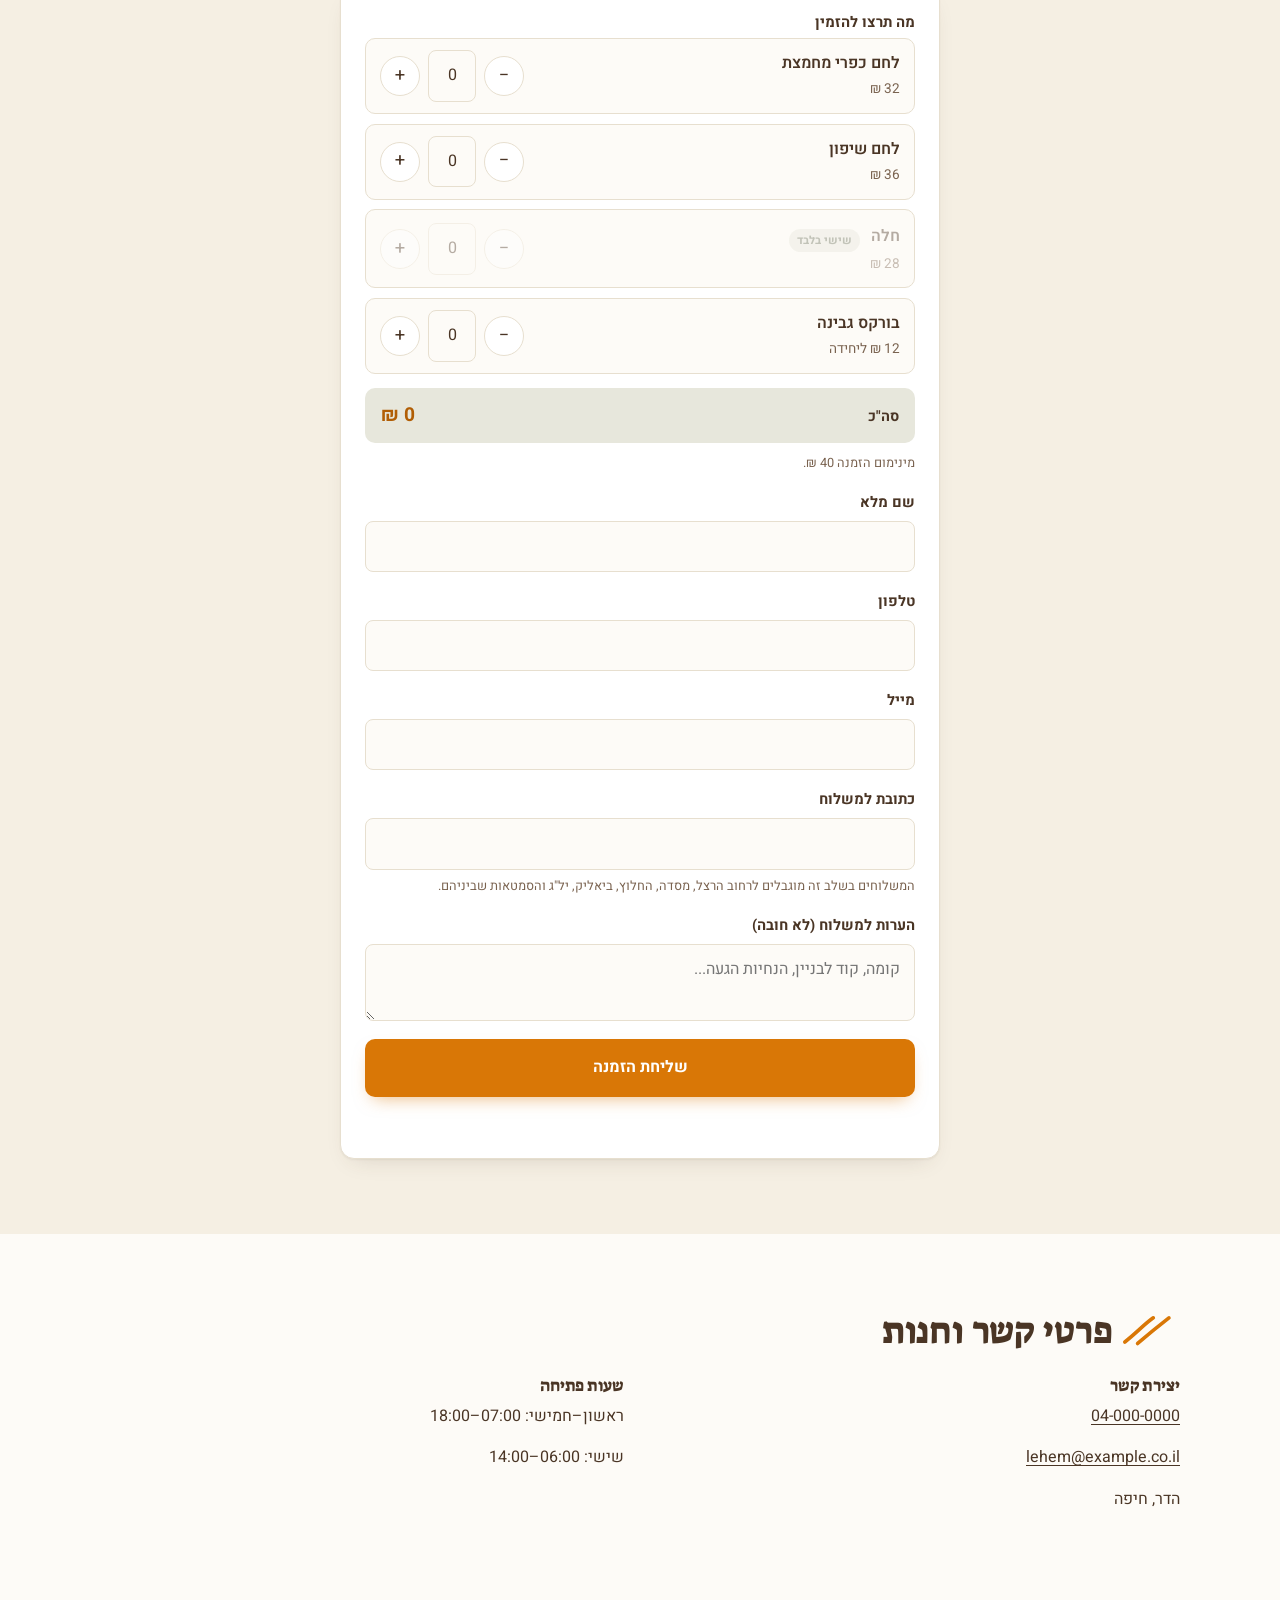
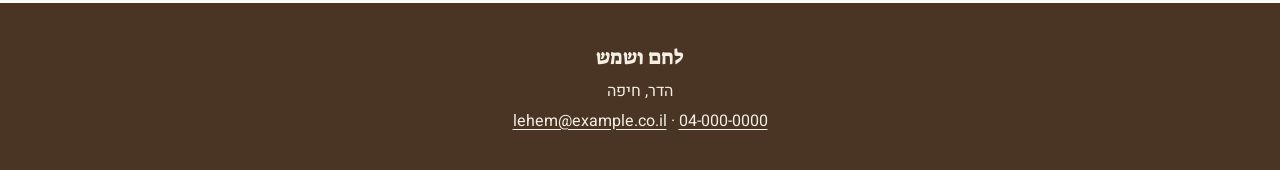
==== commit d972841c: "הוספת עוזר צ'אט לאתר, קבצי מחירון לבדיקות ומידע ללקוחות לסוכן - כפתור וחלון צ'אט באתר (HTML/CSS/JS ל" ====
--- a/index.html
+++ b/index.html
@@ -386,6 +386,37 @@
   </div>
 </footer>
 
+<!-- עוזר צ'אט: עונה אך ורק לפי מאגר הידע של המאפייה (n8n) -->
+<div class="chat" id="chat" hidden>
+  <button class="chat-launcher" id="chatLauncher" type="button" aria-expanded="false" aria-controls="chatPanel">
+    <svg class="chat-launcher-icon" viewBox="0 0 24 24" width="22" height="22" aria-hidden="true" focusable="false">
+      <path d="M4 5.5A2.5 2.5 0 0 1 6.5 3h11A2.5 2.5 0 0 1 20 5.5v8a2.5 2.5 0 0 1-2.5 2.5H10l-4.2 3.6a.6.6 0 0 1-1-.46V16A2.5 2.5 0 0 1 4 13.5z" fill="none" stroke="currentColor" stroke-width="1.8" stroke-linejoin="round"/>
+    </svg>
+    <span>שאלה על המאפייה</span>
+  </button>
+
+  <section class="chat-panel" id="chatPanel" role="dialog" aria-labelledby="chatTitle" hidden>
+    <div class="chat-head">
+      <h2 class="chat-title" id="chatTitle">שאלה על המאפייה</h2>
+      <button class="chat-close" id="chatClose" type="button" aria-label="סגירת החלון">
+        <svg viewBox="0 0 24 24" width="20" height="20" aria-hidden="true" focusable="false">
+          <path d="M6 6l12 12M18 6L6 18" fill="none" stroke="currentColor" stroke-width="2" stroke-linecap="round"/>
+        </svg>
+      </button>
+    </div>
+    <p class="chat-note">עוזר אוטומטי: עונה על מוצרים, מחירים ומשלוחים. להזמנה משתמשים ב<a href="#order">טופס ההזמנה</a>.</p>
+    <div class="chat-log" id="chatLog" role="log" aria-live="polite" aria-relevant="additions"></div>
+    <form class="chat-form" id="chatForm" novalidate>
+      <label class="chat-label" for="chatInput">השאלה שלכם</label>
+      <div class="chat-row">
+        <input class="chat-input" id="chatInput" name="message" type="text" maxlength="300" autocomplete="off" aria-describedby="chatStatus">
+        <button class="btn btn-primary chat-send" id="chatSend" type="submit">שליחה</button>
+      </div>
+      <p class="chat-status" id="chatStatus" role="status"></p>
+    </form>
+  </section>
+</div>
+
 <script src="js/script.js" defer></script>
 </body>
 </html>
--- a/css/styles.css
+++ b/css/styles.css
@@ -9,6 +9,7 @@
   --color-olive: #6B705C;
   --color-olive-soft: #E7E7DC;
   --color-border: #E7DFCF;
+  --color-error: #B3261E;
 
   --font-display: "Suez One", "Segoe UI", Arial, sans-serif;
   --font-body: "Heebo", "Segoe UI", Arial, sans-serif;
@@ -623,6 +624,138 @@
   .contact-grid { grid-template-columns: 1fr 1fr; }
 }
 
+/* ---------- Chat assistant ---------- */
+.chat[hidden], .chat-panel[hidden] { display: none; }
+.chat { position: fixed; inset-inline-end: 1rem; bottom: 1rem; z-index: 70; }
+.chat.is-open .chat-launcher { display: none; }
+
+.chat-launcher {
+  display: inline-flex;
+  align-items: center;
+  gap: 0.5rem;
+  min-height: 48px;
+  padding: 0.7rem 1.2rem;
+  border: 2px solid transparent;
+  border-radius: 999px;
+  background: var(--color-text);
+  color: var(--color-bg);
+  font-weight: 700;
+  cursor: pointer;
+  box-shadow: var(--shadow-card);
+}
+.chat-launcher:hover, .chat-launcher:focus-visible { background: var(--color-accent-dark); }
+
+.chat-panel {
+  position: fixed;
+  inset-inline: 0;
+  bottom: 0;
+  display: flex;
+  flex-direction: column;
+  height: min(78vh, 560px);
+  padding-bottom: env(safe-area-inset-bottom);
+  background: #fff;
+  border: 1px solid var(--color-border);
+  border-radius: var(--radius) var(--radius) 0 0;
+  box-shadow: 0 -8px 30px -10px rgba(74, 53, 37, 0.3);
+}
+.chat-head {
+  display: flex;
+  align-items: center;
+  justify-content: space-between;
+  gap: 0.5rem;
+  padding: 0.6rem;
+  padding-inline-start: 1rem;
+  background: var(--color-bg-alt);
+  border-bottom: 1px solid var(--color-border);
+  border-radius: var(--radius) var(--radius) 0 0;
+}
+.chat-title { margin: 0; font-size: 1.15rem; }
+.chat-close {
+  display: inline-flex;
+  align-items: center;
+  justify-content: center;
+  width: 44px;
+  height: 44px;
+  border: none;
+  border-radius: 50%;
+  background: transparent;
+  color: var(--color-text);
+  cursor: pointer;
+}
+.chat-close:hover, .chat-close:focus-visible { background: var(--color-border); }
+.chat-note {
+  margin: 0;
+  padding: 0.6rem 1rem;
+  font-size: 0.82rem;
+  color: var(--color-text-soft);
+  border-bottom: 1px solid var(--color-border);
+}
+.chat-note a { text-decoration: underline; text-underline-offset: 3px; }
+
+.chat-log {
+  flex: 1;
+  display: flex;
+  flex-direction: column;
+  gap: 0.6rem;
+  padding: 1rem;
+  overflow-y: auto;
+  overscroll-behavior: contain;
+}
+.chat-msg {
+  max-width: 88%;
+  margin: 0;
+  padding: 0.6rem 0.85rem;
+  border-radius: var(--radius-sm);
+  line-height: 1.55;
+  white-space: pre-wrap;
+  overflow-wrap: anywhere;
+}
+.chat-msg-bot {
+  align-self: flex-end;
+  background: var(--color-bg-alt);
+  border: 1px solid var(--color-border);
+}
+.chat-msg-user {
+  align-self: flex-start;
+  background: var(--color-text);
+  color: var(--color-bg);
+}
+.chat-msg-wait { color: var(--color-text-soft); font-size: 0.9rem; }
+
+.chat-form {
+  display: grid;
+  gap: 0.35rem;
+  padding: 0.75rem 1rem 1rem;
+  border-top: 1px solid var(--color-border);
+}
+.chat-label { font-weight: 700; font-size: 0.85rem; }
+.chat-row { display: flex; gap: 0.5rem; }
+.chat-input {
+  flex: 1;
+  min-width: 0;
+  min-height: 48px;
+  padding: 0.6rem 0.8rem;
+  font: inherit;
+  border: 1px solid var(--color-border);
+  border-radius: 8px;
+  background: var(--color-bg);
+  color: var(--color-text);
+}
+.chat-send { padding-inline: 1.1rem; }
+.chat-status { margin: 0; min-height: 1.2em; font-size: 0.85rem; color: var(--color-text-soft); }
+.chat-status[data-state="error"] { color: var(--color-error); font-weight: 600; }
+
+@media (min-width: 640px) {
+  .chat-panel {
+    inset-inline-start: auto;
+    inset-inline-end: 1rem;
+    bottom: 1rem;
+    width: 380px;
+    border-radius: var(--radius);
+    padding-bottom: 0;
+  }
+}
+
 /* ---------- Footer ---------- */
 .site-footer {
   background: var(--color-text);
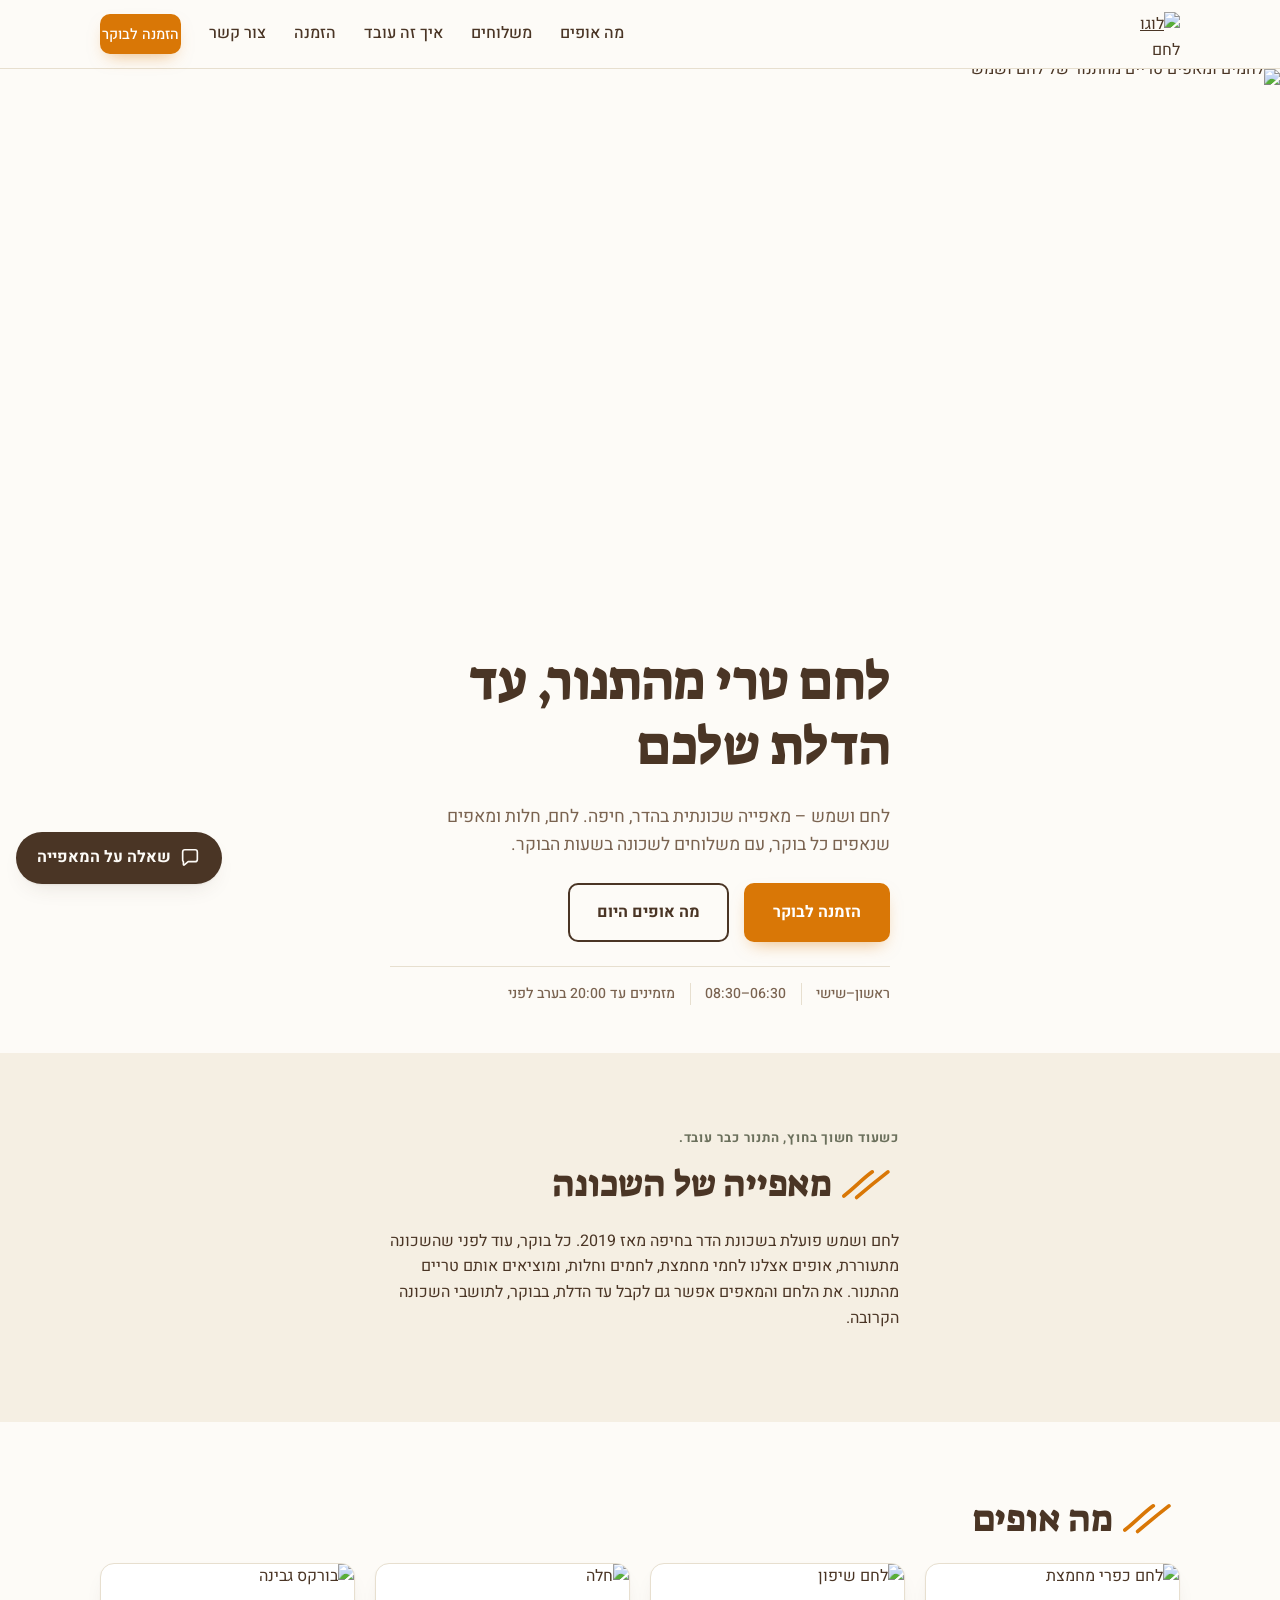
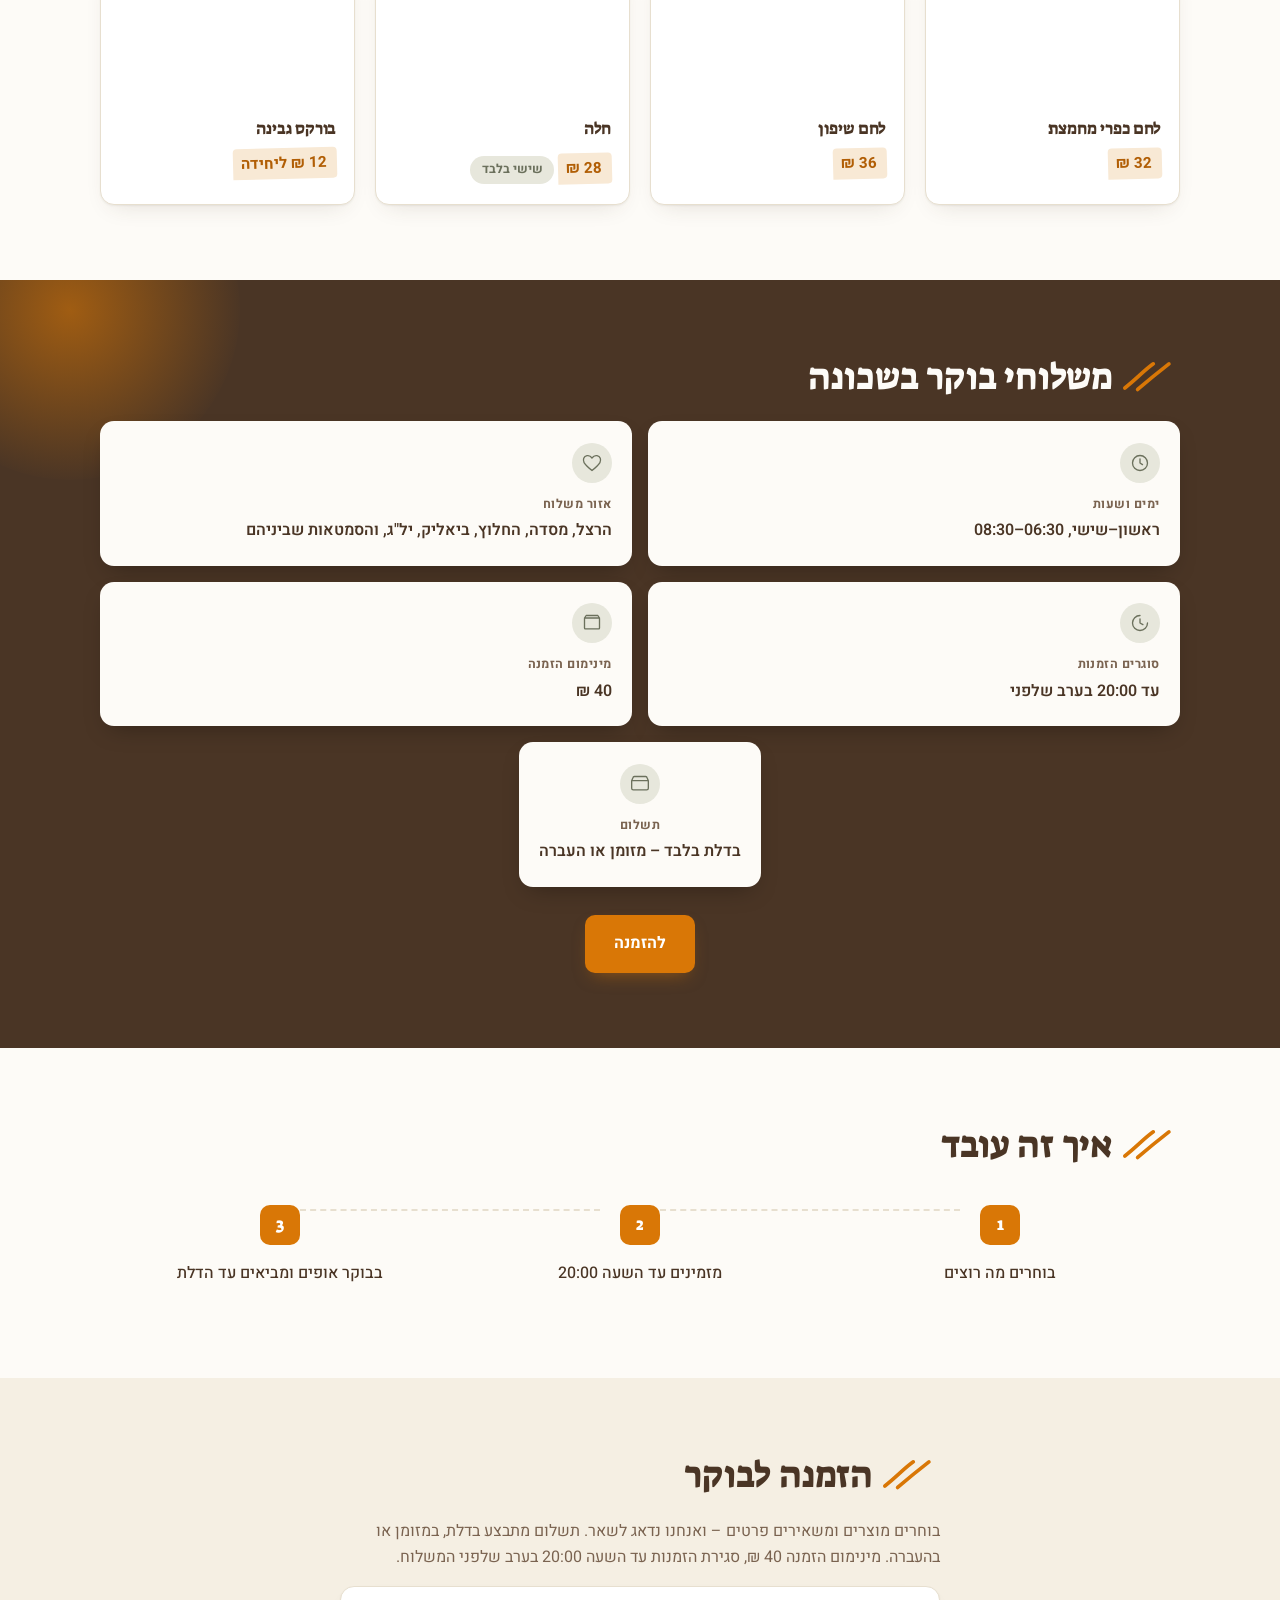
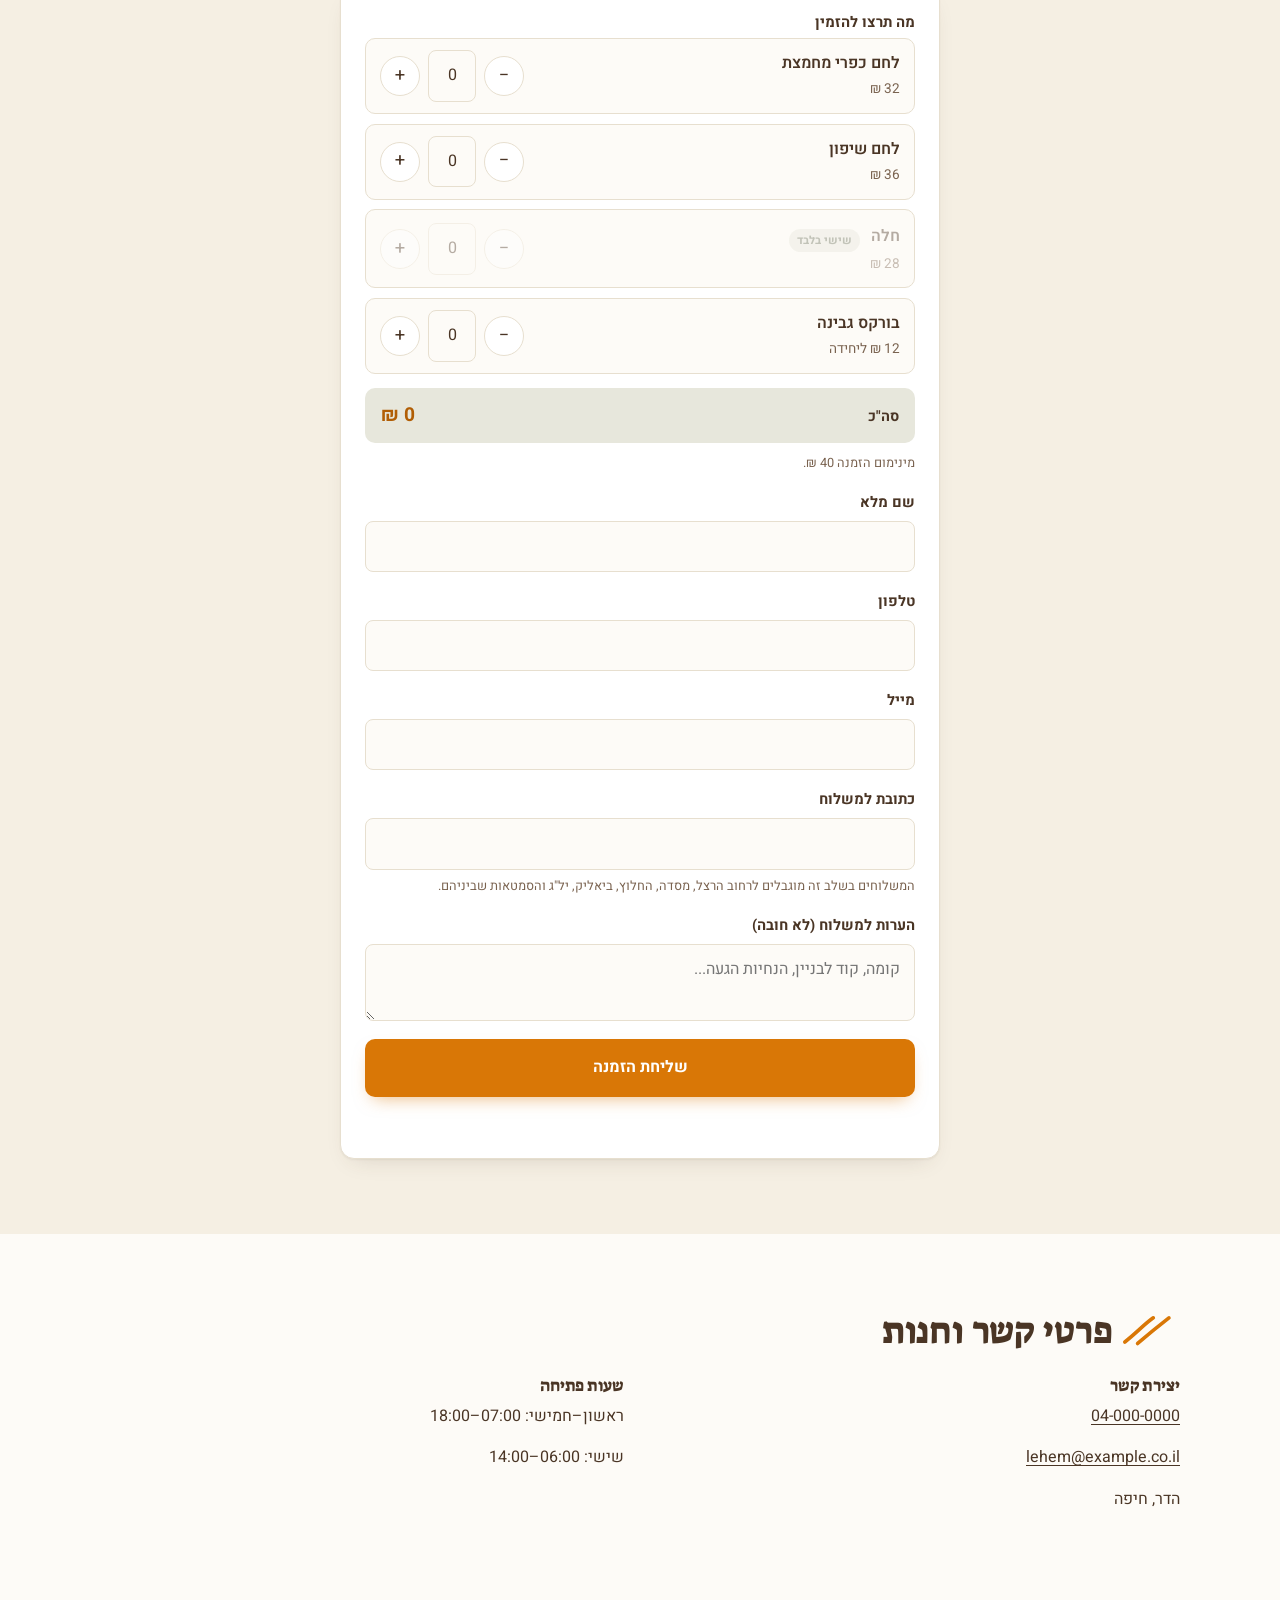
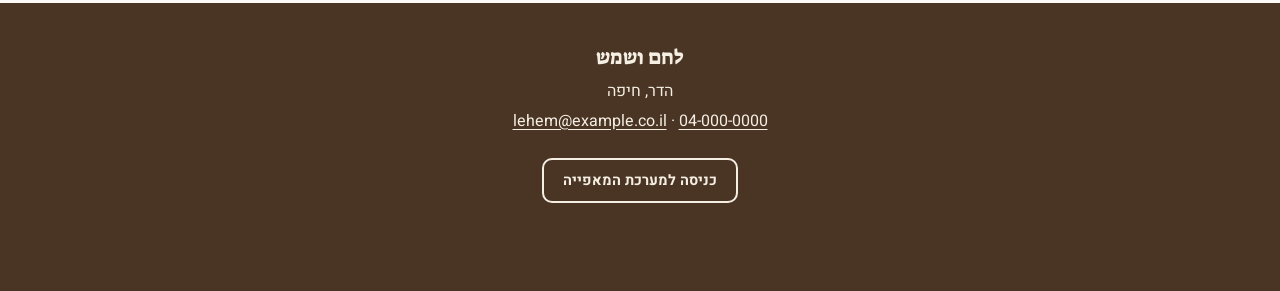
==== commit 5fe063c0: "כניסה מוגנת למערכת המאפייה: כפתור בפוטר, התחברות בשרת ודף העלאת מסמכים - /admin: טופס כניסה, ולמחובר" ====
--- a/index.html
+++ b/index.html
@@ -140,7 +140,7 @@
             width="900" height="491" alt="לחם כפרי מחמצת" loading="lazy">
           <div class="product-info">
             <h3>לחם כפרי מחמצת</h3>
-            <p class="price">32 ₪</p>
+            <p class="price" data-price-for="לחם כפרי מחמצת">32 ₪</p>
           </div>
         </article>
 
@@ -155,7 +155,7 @@
             width="900" height="491" alt="לחם שיפון" loading="lazy">
           <div class="product-info">
             <h3>לחם שיפון</h3>
-            <p class="price">36 ₪</p>
+            <p class="price" data-price-for="לחם שיפון">36 ₪</p>
           </div>
         </article>
 
@@ -170,7 +170,7 @@
             width="900" height="491" alt="חלה" loading="lazy">
           <div class="product-info">
             <h3>חלה</h3>
-            <p class="price">28 ₪</p>
+            <p class="price" data-price-for="חלה">28 ₪</p>
             <span class="badge">שישי בלבד</span>
           </div>
         </article>
@@ -186,7 +186,7 @@
             width="900" height="491" alt="בורקס גבינה" loading="lazy">
           <div class="product-info">
             <h3>בורקס גבינה</h3>
-            <p class="price">12 ₪ ליחידה</p>
+            <p class="price" data-price-for="בורקס גבינה" data-price-suffix="ליחידה">12 ₪ ליחידה</p>
           </div>
         </article>
       </div>
@@ -257,7 +257,7 @@
           <div class="product-select" data-product-name="לחם כפרי מחמצת" data-product-price="32">
             <div class="product-select-info">
               <span class="product-select-name">לחם כפרי מחמצת</span>
-              <span class="product-select-price">32 ₪</span>
+              <span class="product-select-price" data-price-for="לחם כפרי מחמצת">32 ₪</span>
             </div>
             <div class="qty-stepper">
               <button type="button" class="qty-btn" data-action="decrease" aria-label="הפחתת כמות ללחם כפרי מחמצת">−</button>
@@ -269,7 +269,7 @@
           <div class="product-select" data-product-name="לחם שיפון" data-product-price="36">
             <div class="product-select-info">
               <span class="product-select-name">לחם שיפון</span>
-              <span class="product-select-price">36 ₪</span>
+              <span class="product-select-price" data-price-for="לחם שיפון">36 ₪</span>
             </div>
             <div class="qty-stepper">
               <button type="button" class="qty-btn" data-action="decrease" aria-label="הפחתת כמות ללחם שיפון">−</button>
@@ -281,7 +281,7 @@
           <div class="product-select" data-product-name="חלה" data-product-price="28" id="challahRow">
             <div class="product-select-info">
               <span class="product-select-name">חלה <span class="badge badge-inline">שישי בלבד</span></span>
-              <span class="product-select-price">28 ₪</span>
+              <span class="product-select-price" data-price-for="חלה">28 ₪</span>
             </div>
             <div class="qty-stepper">
               <button type="button" class="qty-btn" data-action="decrease" aria-label="הפחתת כמות לחלה">−</button>
@@ -293,7 +293,7 @@
           <div class="product-select" data-product-name="בורקס גבינה" data-product-price="12">
             <div class="product-select-info">
               <span class="product-select-name">בורקס גבינה</span>
-              <span class="product-select-price">12 ₪ ליחידה</span>
+              <span class="product-select-price" data-price-for="בורקס גבינה" data-price-suffix="ליחידה">12 ₪ ליחידה</span>
             </div>
             <div class="qty-stepper">
               <button type="button" class="qty-btn" data-action="decrease" aria-label="הפחתת כמות לבורקס גבינה">−</button>
@@ -383,6 +383,7 @@
     <p class="footer-brand">לחם ושמש</p>
     <p>הדר, חיפה</p>
     <p><a href="tel:0400000000">04-000-0000</a> · <a href="mailto:lehem@example.co.il">lehem@example.co.il</a></p>
+    <a class="btn btn-small footer-admin" href="/admin" rel="nofollow">כניסה למערכת המאפייה</a>
   </div>
 </footer>
 
--- a/css/styles.css
+++ b/css/styles.css
@@ -766,3 +766,14 @@
 .footer-brand { font-family: var(--font-display); font-size: 1.3rem; margin-bottom: 0.3em; }
 .site-footer a { text-decoration: underline; text-underline-offset: 3px; }
 .site-footer p { margin: 0.25em 0; }
+/* Room under the footer content so the floating chat button never covers it. */
+.site-footer { padding-bottom: 5.5rem; }
+.footer-admin {
+  margin-top: 1.25rem;
+  min-height: 44px;
+  border-color: var(--color-bg-alt);
+  color: var(--color-bg-alt);
+  text-decoration: none;
+}
+.site-footer a.footer-admin { text-decoration: none; }
+.footer-admin:hover, .footer-admin:focus-visible { background: var(--color-bg-alt); color: var(--color-text); }
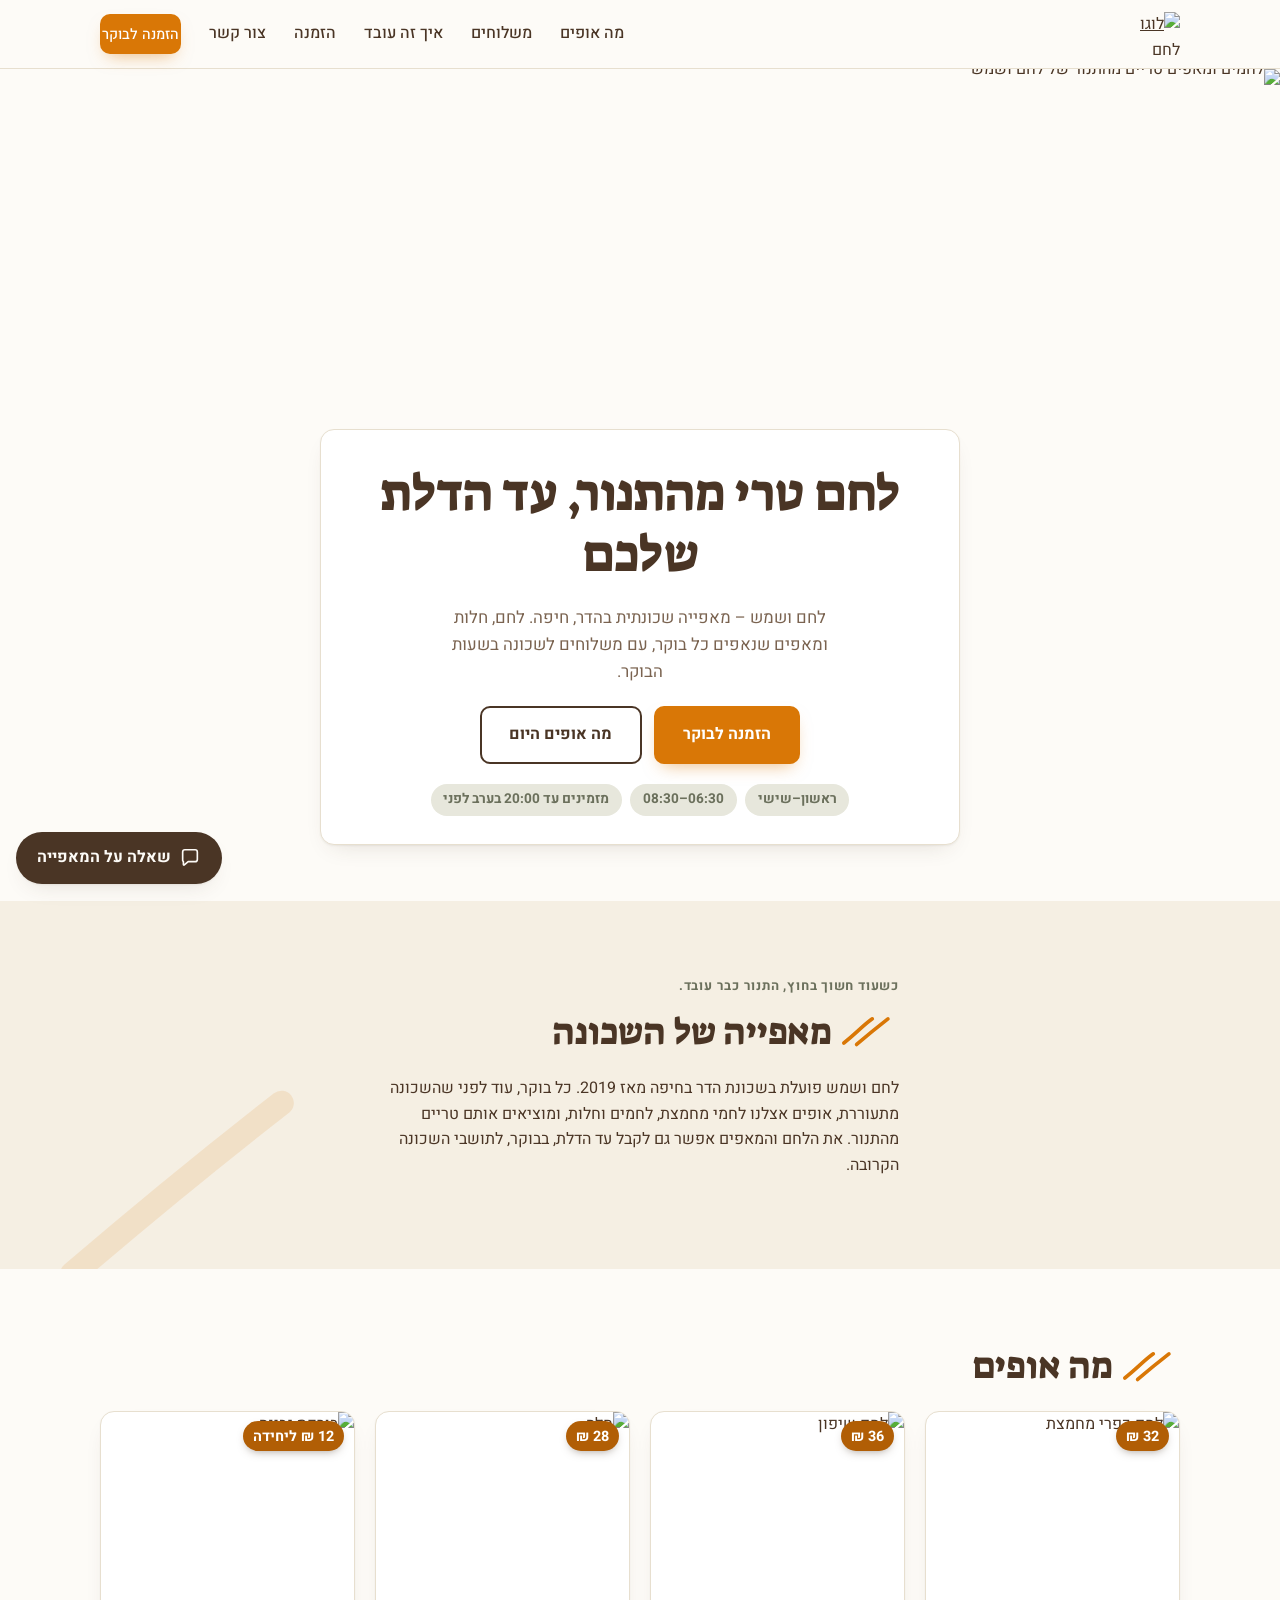
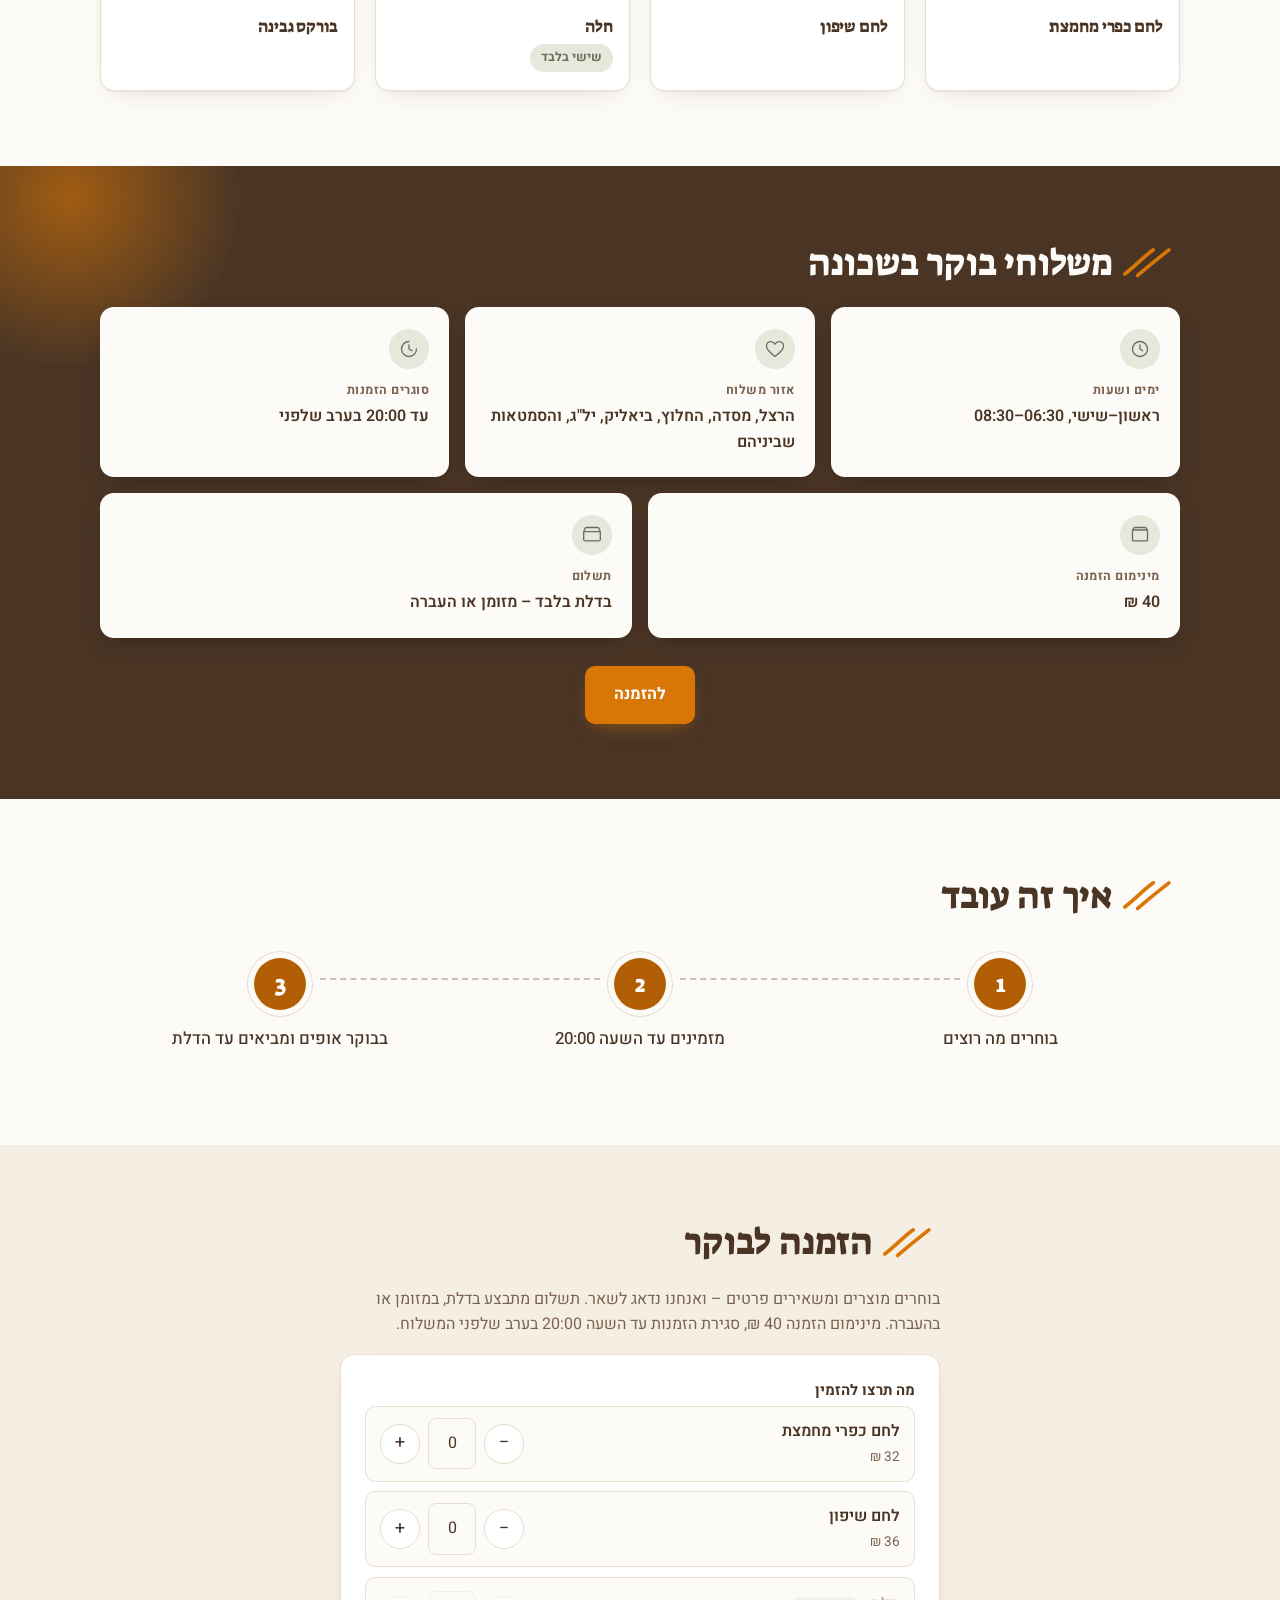
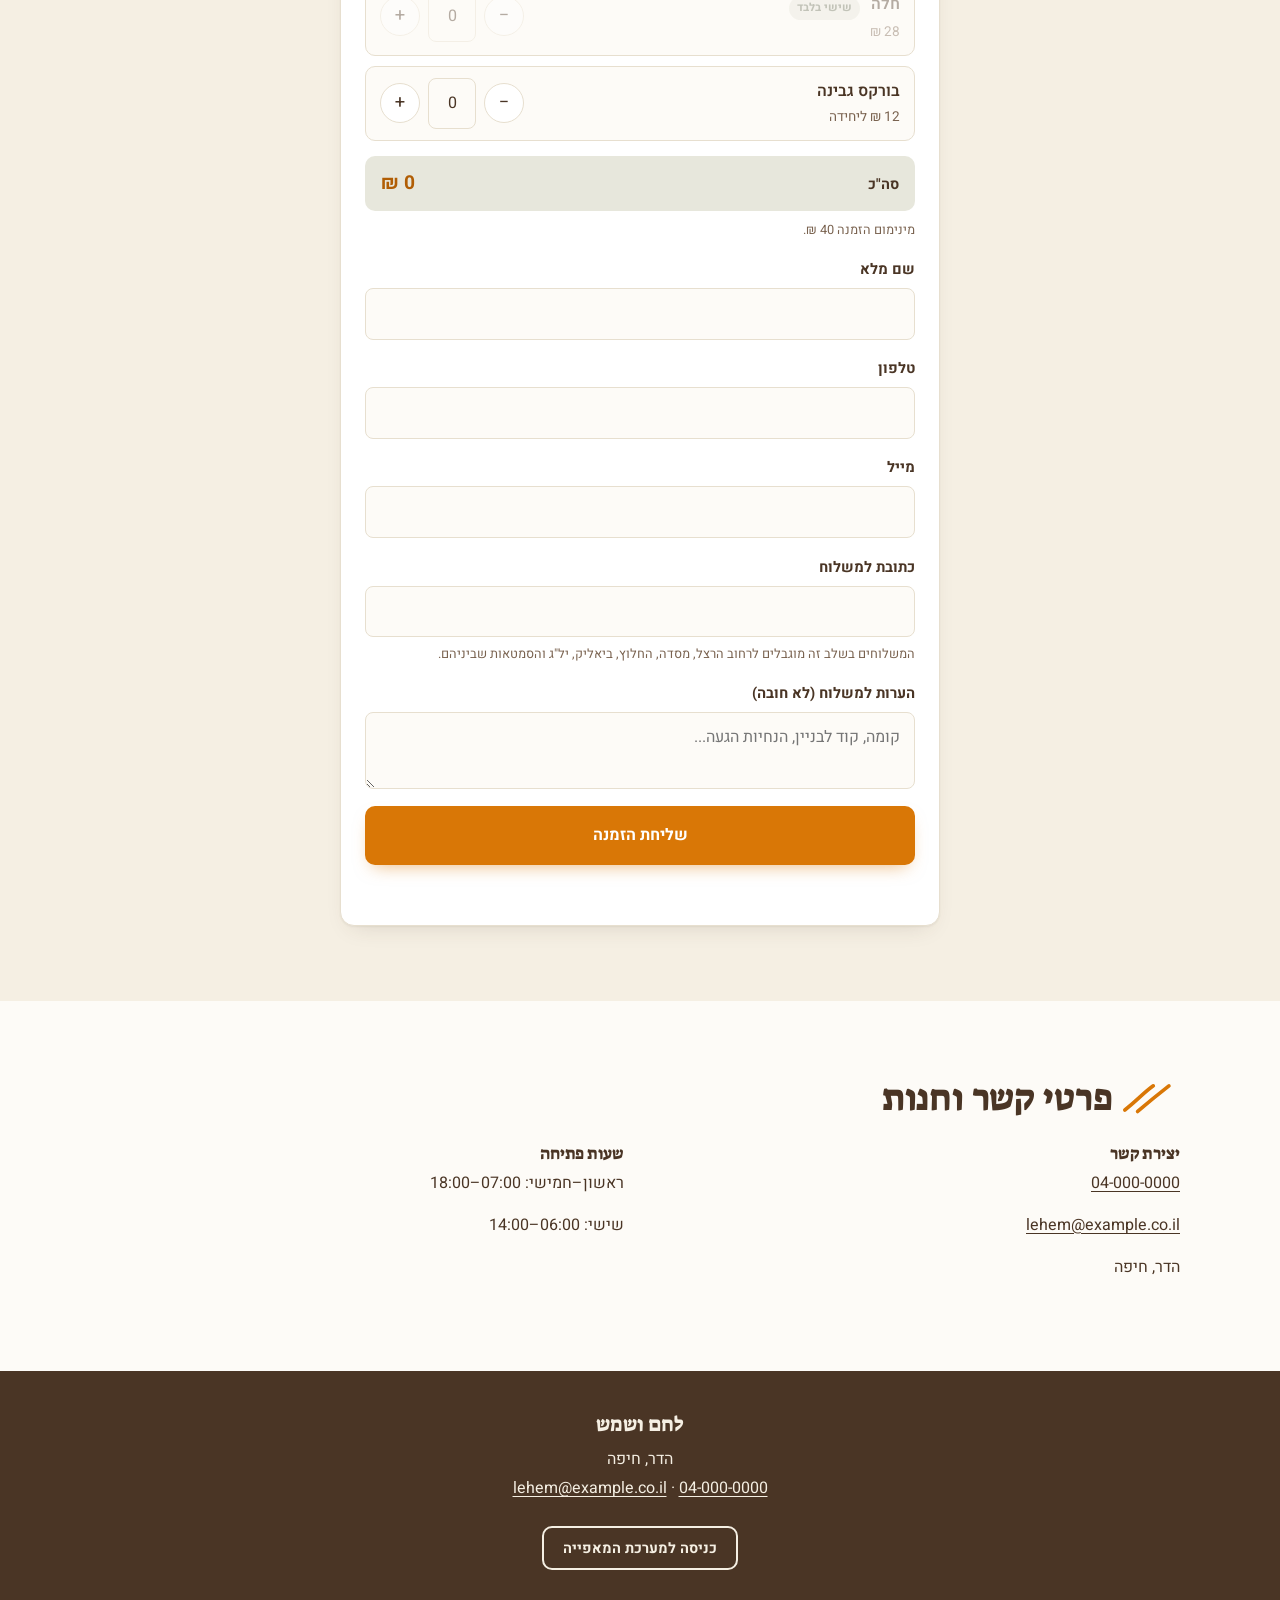
==== commit e1034ed7: "שדרוג ויזואלי: hero עם כרטיס חופף, תגיות מחיר על תמונות, גריד משלוחים קומפקטי וציר זמן Co-Authored-B" ====
--- a/index.html
+++ b/index.html
@@ -98,6 +98,7 @@
     </div>
 
     <div class="wrap hero-copy">
+      <div class="hero-card">
       <h1>לחם טרי מהתנור, עד הדלת שלכם</h1>
       <p class="hero-lead">לחם ושמש – מאפייה שכונתית בהדר, חיפה. לחם, חלות ומאפים שנאפים כל בוקר, עם משלוחים לשכונה בשעות הבוקר.</p>
 
@@ -111,6 +112,7 @@
         <li>06:30–08:30</li>
         <li>מזמינים עד 20:00 בערב לפני</li>
       </ul>
+      </div>
     </div>
   </section>
 
@@ -303,10 +305,17 @@
           </div>
 
           <div class="order-summary" id="orderSummary">
-            <span class="order-summary-label">סה"כ</span>
+            <span class="order-summary-label" id="orderSummaryLabel">סה"כ</span>
             <span class="order-summary-total" id="orderSummaryTotal">0 ₪</span>
           </div>
           <p class="field-hint" id="productsHint">מינימום הזמנה 40 ₪.</p>
+          <!-- דמי משלוח: מוצגים רק כשהם גדולים מ-0. הערך ב-data-delivery-fee מגיע מהטבלה price_list (api/index.js מעדכן אותו). -->
+          <p class="field-hint" id="deliveryFeeNote" data-delivery-fee="0" hidden></p>
+          <div class="order-breakdown" id="orderBreakdown" hidden>
+            <p class="order-breakdown-row"><span>סכום ההזמנה</span><span id="breakdownProducts">0 ₪</span></p>
+            <p class="order-breakdown-row"><span>דמי משלוח</span><span id="breakdownFee">0 ₪</span></p>
+            <p class="order-breakdown-row order-breakdown-total"><span>סה"כ לתשלום</span><span id="breakdownTotal">0 ₪</span></p>
+          </div>
         </fieldset>
 
         <div class="field">
--- a/css/styles.css
+++ b/css/styles.css
@@ -115,6 +115,7 @@
   border-color: var(--color-text);
 }
 .btn-ghost:hover, .btn-ghost:focus-visible { background: var(--color-text); color: var(--color-bg); }
+.btn-ghost:active { transform: translateY(1px); }
 .btn-small { padding: 0.55rem 1.2rem; min-height: 40px; font-size: 0.9rem; }
 .btn:disabled { opacity: 0.6; cursor: not-allowed; box-shadow: none; }
 
@@ -215,52 +216,90 @@
 }
 
 /* ---------- Hero ---------- */
+.hero { position: relative; }
 .hero-media { line-height: 0; }
 .hero-img {
   width: 100%;
   aspect-ratio: 1584 / 672;
+  max-height: 440px;
   object-fit: cover;
-}
-.hero-copy { padding-block: 2.25rem 3rem; max-width: 60ch; }
+  object-position: center 10%;
+}
+/* Copy sits on a card that overlaps the bottom of the banner. */
+.hero-copy { position: relative; margin-top: -2.5rem; padding-bottom: 2.5rem; }
+.hero-card {
+  max-width: 34rem;
+  padding: 1.6rem 1.4rem 1.4rem;
+  background: #fff;
+  border: 1px solid var(--color-border);
+  border-radius: var(--radius);
+  box-shadow: var(--shadow-card);
+}
 .hero h1 {
-  font-size: clamp(2.1rem, 5.4vw + 1rem, 3.4rem);
+  font-size: clamp(2rem, 5.4vw + 0.8rem, 3.2rem);
   letter-spacing: -0.015em;
-  margin-bottom: 0.45em;
+  margin-bottom: 0.4em;
 }
 .hero-lead {
-  font-size: 1.1rem;
+  font-size: 1.05rem;
   color: var(--color-text-soft);
   max-width: 46ch;
 }
 .hero-actions {
   display: flex;
   flex-wrap: wrap;
-  gap: 0.9rem;
-  margin-block: 1.5rem;
-}
+  gap: 0.75rem;
+  margin-block: 1.25rem;
+}
+.hero-actions .btn { flex: 1 1 auto; padding-inline: 1rem; }
 .hero-chips {
   display: flex;
   flex-wrap: wrap;
-  row-gap: 0.5rem;
-  padding-top: 1rem;
-  border-top: 1px solid var(--color-border);
+  gap: 0.5rem;
 }
 .hero-chips li {
-  color: var(--color-text-soft);
-  font-size: 0.88rem;
-  font-weight: 500;
-  padding-inline: 0.9rem;
-  border-inline-start: 1px solid var(--color-border);
-}
-.hero-chips li:first-child {
-  padding-inline-start: 0;
-  border-inline-start: none;
+  background: var(--color-olive-soft);
+  color: var(--color-olive);
+  font-size: 0.85rem;
+  font-weight: 700;
+  padding: 0.3rem 0.8rem;
+  border-radius: 999px;
+}
+
+@media (min-width: 860px) {
+  .hero-copy { margin-top: -5rem; padding-bottom: 3.5rem; }
+  .hero-card {
+    max-width: 40rem;
+    margin-inline: auto;
+    padding: 2rem 2rem 1.75rem;
+    text-align: center;
+  }
+  .hero-lead { margin-inline: auto; }
+  .hero-actions, .hero-chips { justify-content: center; }
+  .hero-actions .btn { flex: 0 0 auto; padding-inline: 1.7rem; }
 }
 
 
 /* ---------- About ---------- */
-.about { padding-block: var(--space-section); background: var(--color-bg-alt); }
-.about-inner { max-width: 62ch; }
+.about {
+  position: relative;
+  overflow: hidden;
+  padding-block: var(--space-section);
+  background: var(--color-bg-alt);
+}
+/* Faint oversized bread-score mark, decorative only. */
+.about::before {
+  content: "";
+  position: absolute;
+  inset-block-end: -1.5rem;
+  inset-inline-end: -2rem;
+  width: min(60vw, 380px);
+  aspect-ratio: 40 / 22;
+  background: url("data:image/svg+xml,%3Csvg xmlns='http://www.w3.org/2000/svg' viewBox='0 0 40 22'%3E%3Cpath d='M11 20 C 18 14, 24 9, 33 2' fill='none' stroke='%23D97706' stroke-width='2.6' stroke-linecap='round'/%3E%3C/svg%3E") center / contain no-repeat;
+  opacity: 0.12;
+  pointer-events: none;
+}
+.about-inner { position: relative; max-width: 62ch; }
 .kicker {
   font-family: var(--font-body);
   font-weight: 700;
@@ -286,6 +325,7 @@
   gap: 1.25rem;
 }
 .product-card {
+  position: relative;
   background: #fff;
   border: 1px solid var(--color-border);
   border-radius: var(--radius);
@@ -297,20 +337,30 @@
   transform: translateY(-3px);
   box-shadow: 0 2px 3px rgba(74, 53, 37, 0.08), 0 16px 28px -14px rgba(74, 53, 37, 0.28);
 }
-.product-card img { aspect-ratio: 900 / 491; object-fit: cover; }
-.product-info { padding: 1rem 1.1rem 1.25rem; position: relative; }
-.product-info h3 { font-size: 1.05rem; margin-bottom: 0.55em; }
+.product-card img {
+  aspect-ratio: 4 / 3;
+  object-fit: cover;
+  transition: transform 0.35s ease;
+}
+@media (hover: hover) {
+  .product-card:hover img { transform: scale(1.04); }
+}
+.product-info { padding: 0.9rem 1rem 1.1rem; }
+.product-info h3 { font-size: 1.05rem; margin-bottom: 0; }
+/* Price sits on the photo as a solid tag. */
 .price {
-  display: inline-block;
+  position: absolute;
+  inset-block-start: 0.6rem;
+  inset-inline-start: 0.6rem;
+  margin: 0;
+  padding: 0.2rem 0.65rem;
+  border-radius: 999px;
+  background: var(--color-accent-dark);
+  color: #fff;
   font-family: var(--font-body);
   font-weight: 700;
-  font-size: 0.95rem;
-  color: var(--color-accent-dark);
-  background: color-mix(in srgb, var(--color-accent) 14%, var(--color-bg));
-  margin: 0;
-  padding: 0.2rem 0.6rem 0.2rem 0.5rem;
-  border-radius: 4px 4px 4px 0;
-  transform: rotate(-1.5deg);
+  font-size: 0.9rem;
+  box-shadow: 0 4px 10px -4px rgba(74, 53, 37, 0.5);
 }
 .badge {
   display: inline-block;
@@ -349,14 +399,17 @@
 .delivery-grid {
   position: relative;
   display: grid;
-  grid-template-columns: 1fr;
-  gap: 1rem;
-}
+  grid-template-columns: repeat(2, 1fr);
+  grid-auto-flow: dense;
+  gap: 0.75rem;
+}
+/* The area tile has the longest text: full width on phones. */
+.delivery-tile:nth-child(2) { grid-column: 1 / -1; }
 .delivery-tile {
   background: var(--color-bg);
   color: var(--color-text);
   border-radius: var(--radius);
-  padding: 1.35rem 1.25rem;
+  padding: 1rem;
   box-shadow: 0 10px 24px -10px rgba(0, 0, 0, 0.35);
 }
 .tile-icon {
@@ -378,65 +431,64 @@
   color: var(--color-text-soft);
   margin: 0 0 0.3em;
 }
-.tile-value { font-weight: 600; margin: 0; }
+.tile-value { font-weight: 600; font-size: 0.95rem; margin: 0; }
 .delivery-cta { padding-top: 1.75rem; text-align: center; }
 
-@media (min-width: 560px) {
-  .delivery-grid { grid-template-columns: repeat(2, 1fr); }
-  .delivery-tile:last-child {
-    grid-column: 1 / -1;
-    max-width: 320px;
-    margin-inline: auto;
-    text-align: center;
-  }
-  .delivery-tile:last-child .tile-icon { margin-inline: auto; }
+@media (min-width: 720px) {
+  .delivery-grid { grid-template-columns: repeat(6, 1fr); gap: 1rem; }
+  .delivery-tile { grid-column: span 2; padding: 1.35rem 1.25rem; }
+  .delivery-tile:nth-child(2) { grid-column: span 2; }
+  .delivery-tile:nth-child(n + 4) { grid-column: span 3; }
+  .tile-value { font-size: 1rem; }
 }
 
 /* ---------- How it works ---------- */
-.steps {
-  display: grid;
+.steps { display: grid; }
+.steps li {
+  position: relative;
+  display: flex;
+  align-items: center;
   gap: 1rem;
-}
-.steps li {
-  display: flex;
-  align-items: center;
-  gap: 1rem;
-  background: var(--color-bg-alt);
-  border: 1px solid var(--color-border);
-  border-radius: var(--radius);
-  padding: 1rem 1.25rem;
+  padding-block: 1.1rem;
 }
 .step-num {
   flex: none;
-  width: 40px; height: 40px;
-  border-radius: 10px;
-  background: var(--color-accent);
+  width: 52px; height: 52px;
+  border-radius: 50%;
+  background: var(--color-accent-dark);
   color: #fff;
   font-family: var(--font-display);
-  font-size: 1.1rem;
+  font-size: 1.5rem;
   display: flex;
   align-items: center;
   justify-content: center;
-}
-.step-text { font-weight: 500; }
+  box-shadow: 0 0 0 6px var(--color-bg), 0 0 0 7px var(--color-border);
+}
+.step-text { font-weight: 500; font-size: 1.05rem; }
+/* Vertical connector between the numbers on phones. */
+.steps li:not(:last-child)::after {
+  content: "";
+  position: absolute;
+  inset-inline-start: 25px;
+  top: calc(1.1rem + 52px + 9px);
+  bottom: calc(-1.1rem + 9px);
+  border-inline-start: 2px dashed color-mix(in srgb, var(--color-text) 30%, transparent);
+}
 
 @media (min-width: 720px) {
-  .steps { grid-template-columns: repeat(3, 1fr); gap: 0; }
+  .steps { grid-template-columns: repeat(3, 1fr); }
   .steps li {
-    position: relative;
     flex-direction: column;
     text-align: center;
-    background: none;
-    border: none;
     padding-inline: 1.5rem;
   }
   .steps li:not(:last-child)::after {
-    content: "";
-    position: absolute;
-    top: 20px;
     inset-inline-start: calc(50% + 40px);
-    width: calc(100% - 60px);
-    border-top: 2px dashed var(--color-border);
+    top: 38px;
+    bottom: auto;
+    width: calc(100% - 80px);
+    border-inline-start: none;
+    border-top: 2px dashed color-mix(in srgb, var(--color-text) 30%, transparent);
   }
 }
 
@@ -533,6 +585,7 @@
   transition: background-color 0.15s ease, border-color 0.15s ease;
 }
 .qty-btn:hover, .qty-btn:focus-visible { background: var(--color-bg-alt); }
+.qty-btn:active { transform: scale(0.92); }
 .qty-input {
   width: 3rem;
   flex-shrink: 0;
@@ -568,6 +621,35 @@
 .order-summary.is-below-minimum .order-summary-total { color: var(--color-olive); }
 
 .field-hint.is-positive { color: var(--color-olive); font-weight: 600; }
+.field-hint[hidden] { display: none; }
+
+/* Order + delivery fee, shown once the minimum order is reached and a fee applies. */
+.order-breakdown[hidden] { display: none; }
+.order-breakdown {
+  display: grid;
+  gap: 0.25rem;
+  margin-top: 0.3rem;
+  padding: 0.75rem 1rem;
+  border: 1px solid var(--color-border);
+  border-radius: 10px;
+  background: var(--color-bg);
+}
+.order-breakdown-row {
+  display: flex;
+  justify-content: space-between;
+  gap: 1rem;
+  margin: 0;
+  font-size: 0.9rem;
+  color: var(--color-text-soft);
+}
+.order-breakdown-total {
+  margin-top: 0.2rem;
+  padding-top: 0.45rem;
+  border-top: 1px solid var(--color-border);
+  font-size: 1.05rem;
+  font-weight: 700;
+  color: var(--color-accent-dark);
+}
 
 .btn-submit { width: 100%; }
 .form-status {
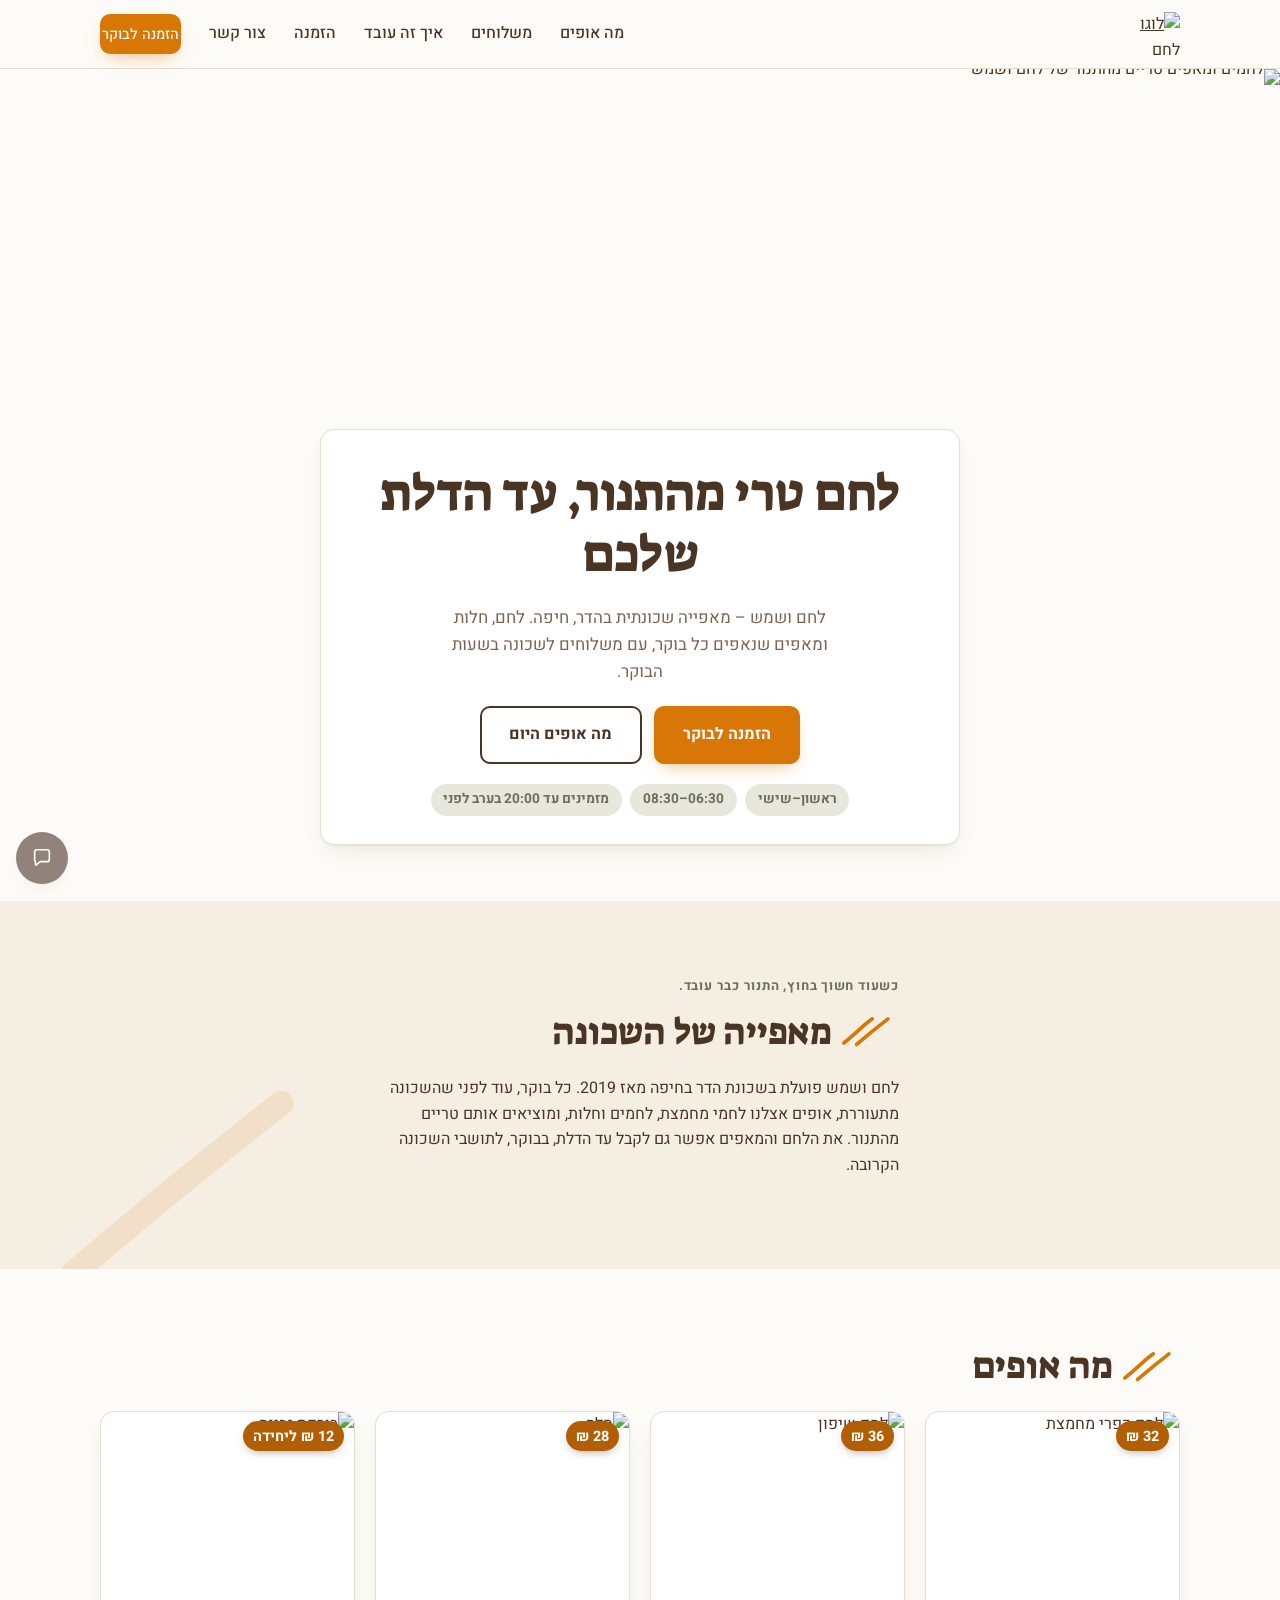
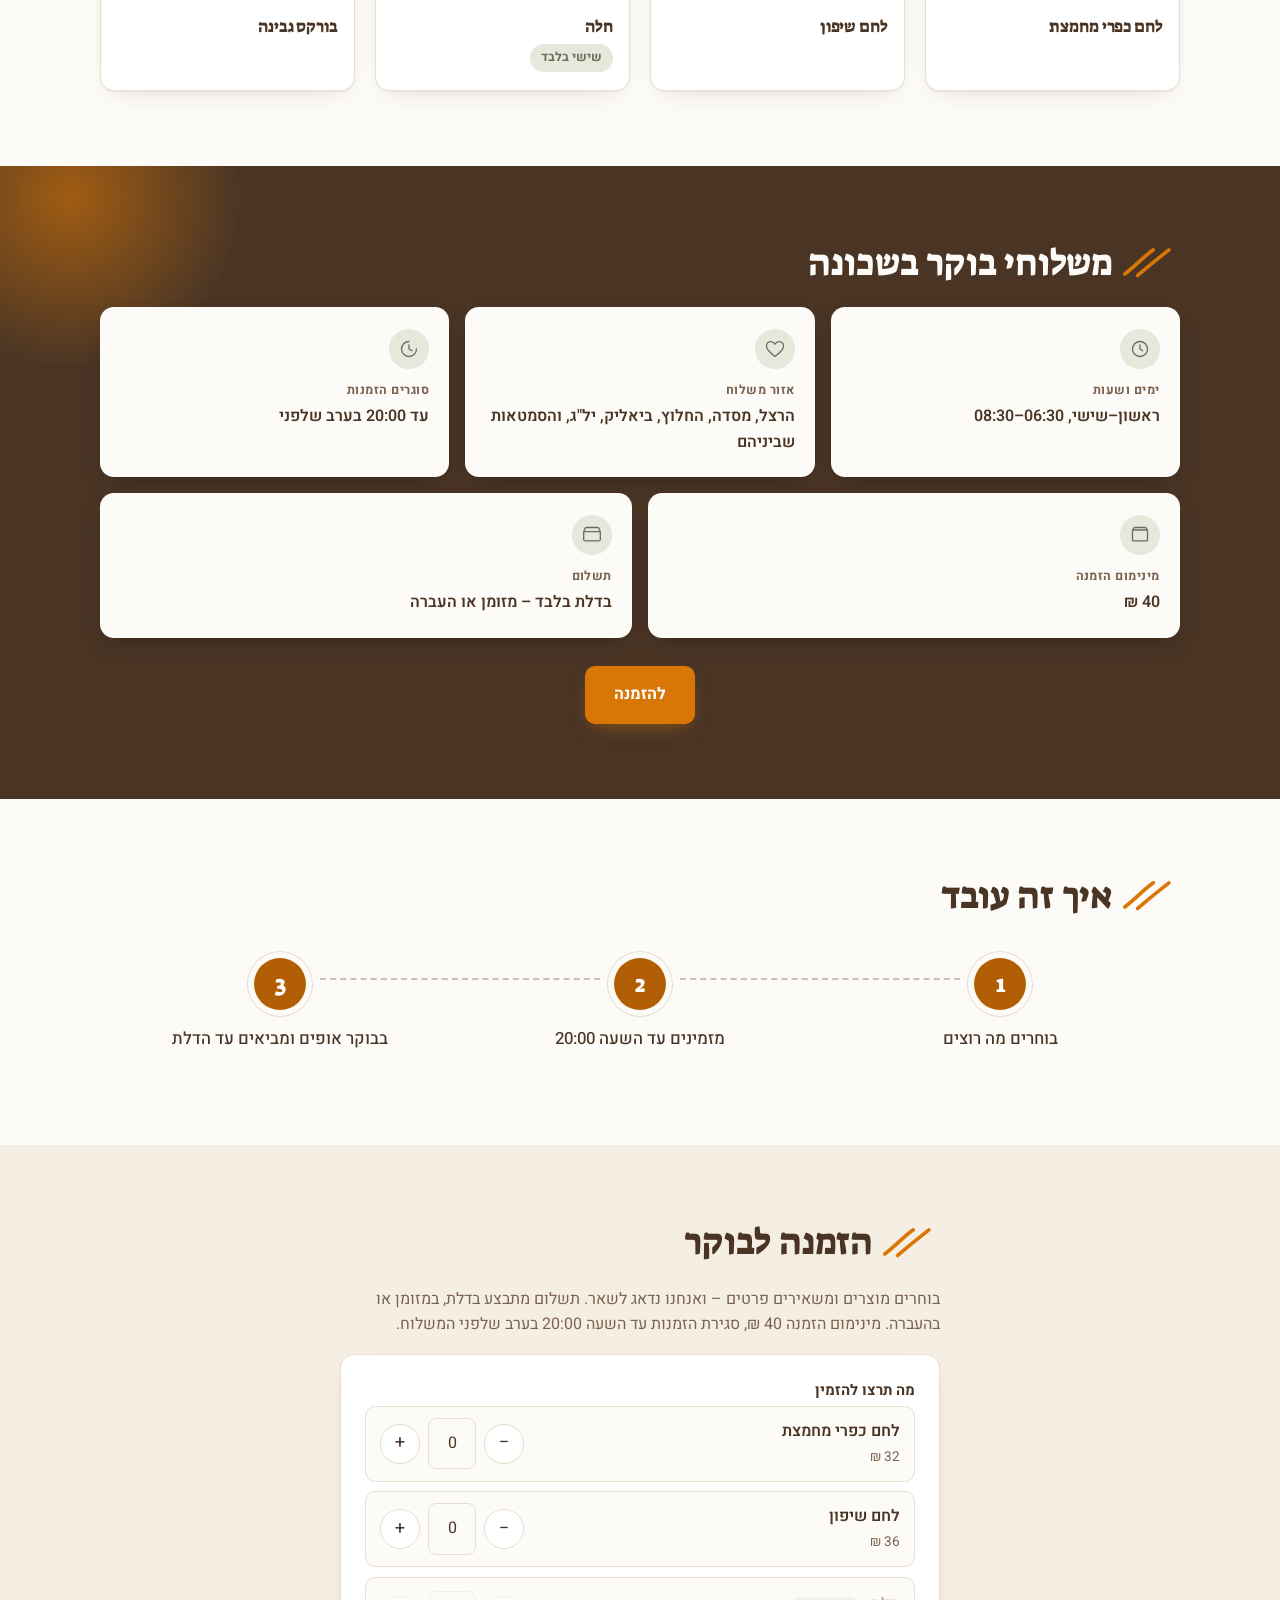
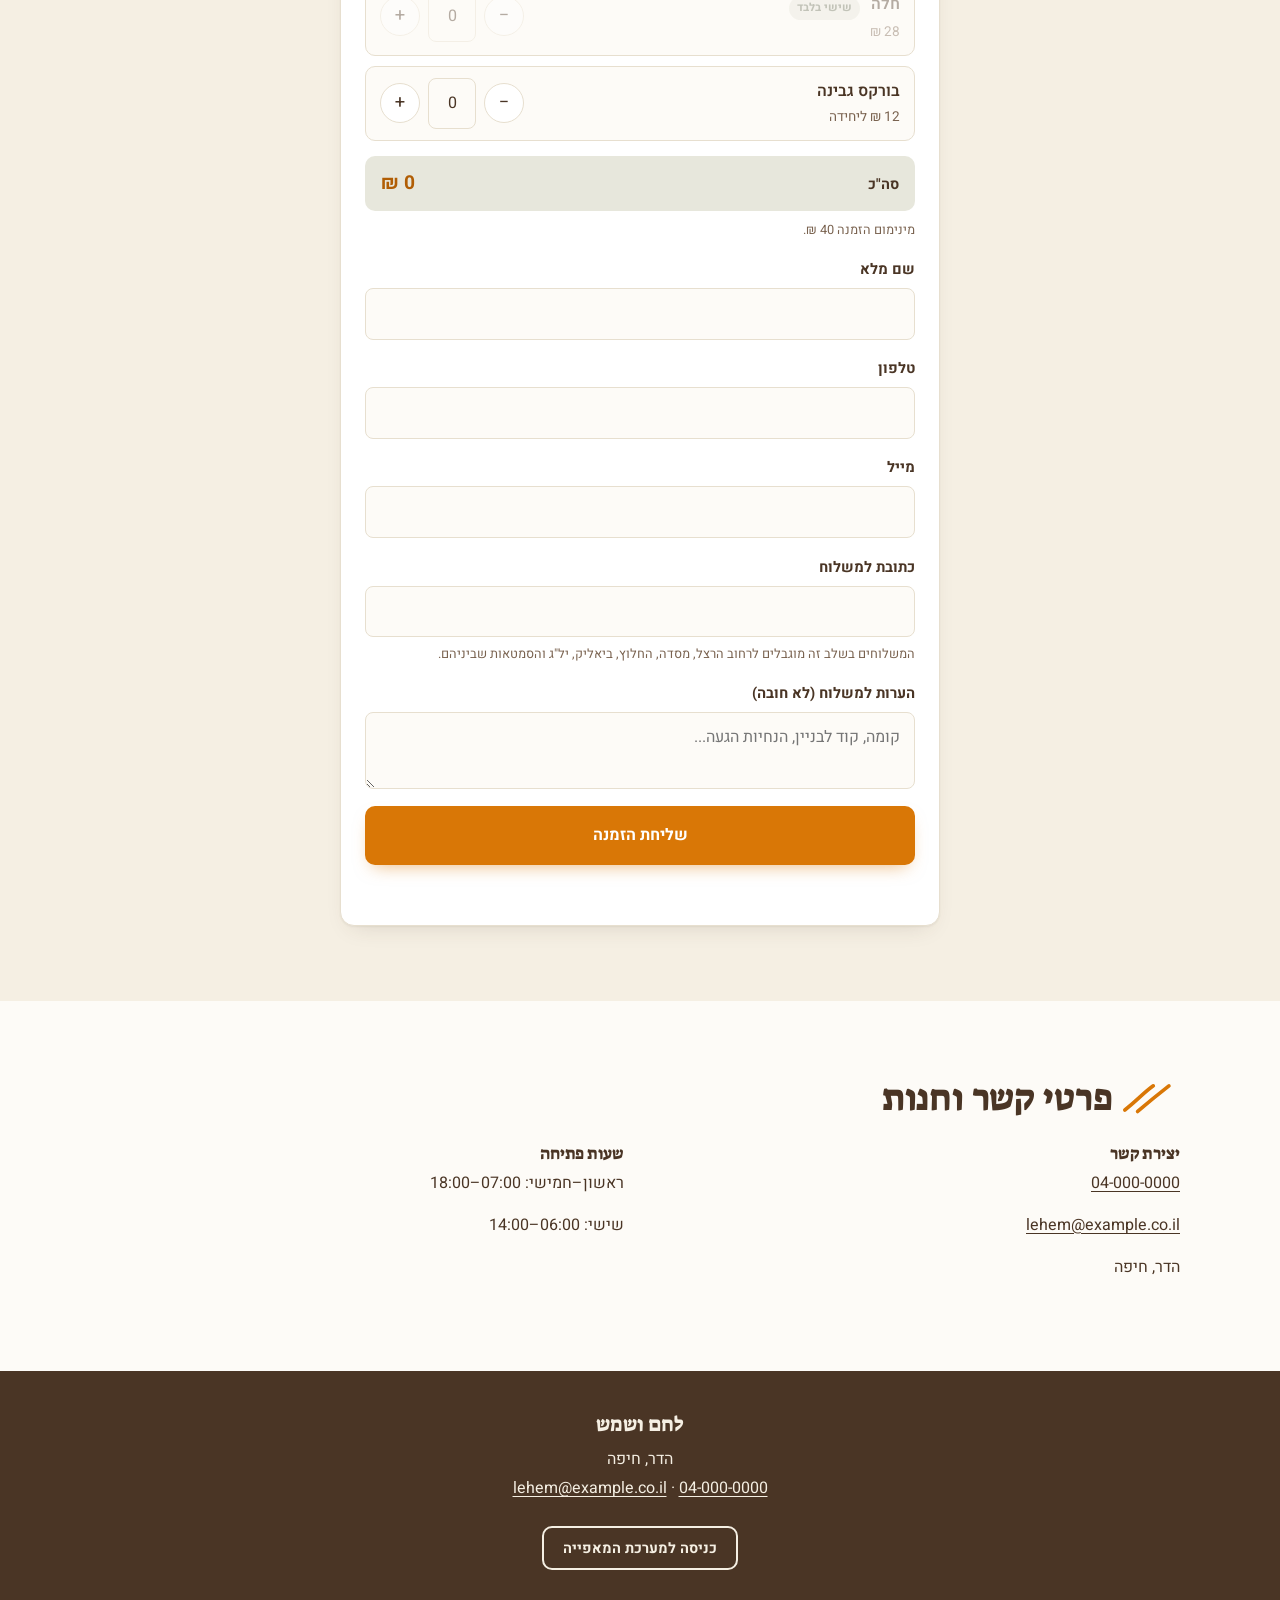
==== commit eae9276d: "פס הזמנה צף במובייל וכפתור צ'אט שמתכווץ ושקוף למחצה בזמן גלילה Co-Authored-By: Claude Sonnet 5.5 <no" ====
--- a/index.html
+++ b/index.html
@@ -396,6 +396,11 @@
   </div>
 </footer>
 
+<!-- פס הזמנה צף (מובייל בלבד): מוצג אחרי ה-hero ונעלם כשסקשן ההזמנה על המסך -->
+<div class="order-bar" id="orderBar">
+  <a href="#order" class="btn btn-primary">הזמנה לבוקר</a>
+</div>
+
 <!-- עוזר צ'אט: עונה אך ורק לפי מאגר הידע של המאפייה (n8n) -->
 <div class="chat" id="chat" hidden>
   <button class="chat-launcher" id="chatLauncher" type="button" aria-expanded="false" aria-controls="chatPanel">
--- a/css/styles.css
+++ b/css/styles.css
@@ -727,6 +727,24 @@
 }
 .chat-launcher:hover, .chat-launcher:focus-visible { background: var(--color-accent-dark); }
 
+/* While the page scrolls the launcher collapses to its icon and turns translucent. */
+.chat { transition: bottom 0.25s ease; }
+.chat-launcher {
+  transition: padding 0.25s ease, gap 0.25s ease, opacity 0.25s ease, background-color 0.15s ease;
+}
+.chat-launcher span {
+  max-width: 12rem;
+  overflow: hidden;
+  white-space: nowrap;
+  transition: max-width 0.25s ease, opacity 0.25s ease;
+}
+.chat.is-scrolling .chat-launcher {
+  gap: 0;
+  padding-inline: 13px;
+  opacity: 0.6;
+}
+.chat.is-scrolling .chat-launcher span { max-width: 0; opacity: 0; }
+
 .chat-panel {
   position: fixed;
   inset-inline: 0;
@@ -850,6 +868,30 @@
 .site-footer p { margin: 0.25em 0; }
 /* Room under the footer content so the floating chat button never covers it. */
 .site-footer { padding-bottom: 5.5rem; }
+/* Floating order bar, phones only. */
+.order-bar {
+  position: fixed;
+  inset-inline: 0;
+  bottom: 0;
+  z-index: 60;
+  padding: 0.6rem 1rem calc(0.6rem + env(safe-area-inset-bottom));
+  background: rgba(253, 251, 247, 0.95);
+  backdrop-filter: blur(6px);
+  border-top: 1px solid var(--color-border);
+  transform: translateY(100%);
+  visibility: hidden;
+  transition: transform 0.25s ease, visibility 0.25s;
+}
+.order-bar.is-visible { transform: none; visibility: visible; }
+.order-bar .btn { width: 100%; }
+/* Keep the chat launcher above the bar while it is showing. */
+body.has-order-bar .chat { bottom: calc(5rem + env(safe-area-inset-bottom)); }
+.site-footer { padding-bottom: 9rem; }
+@media (min-width: 860px) {
+  .order-bar { display: none; }
+  .site-footer { padding-bottom: 5.5rem; }
+}
+
 .footer-admin {
   margin-top: 1.25rem;
   min-height: 44px;
